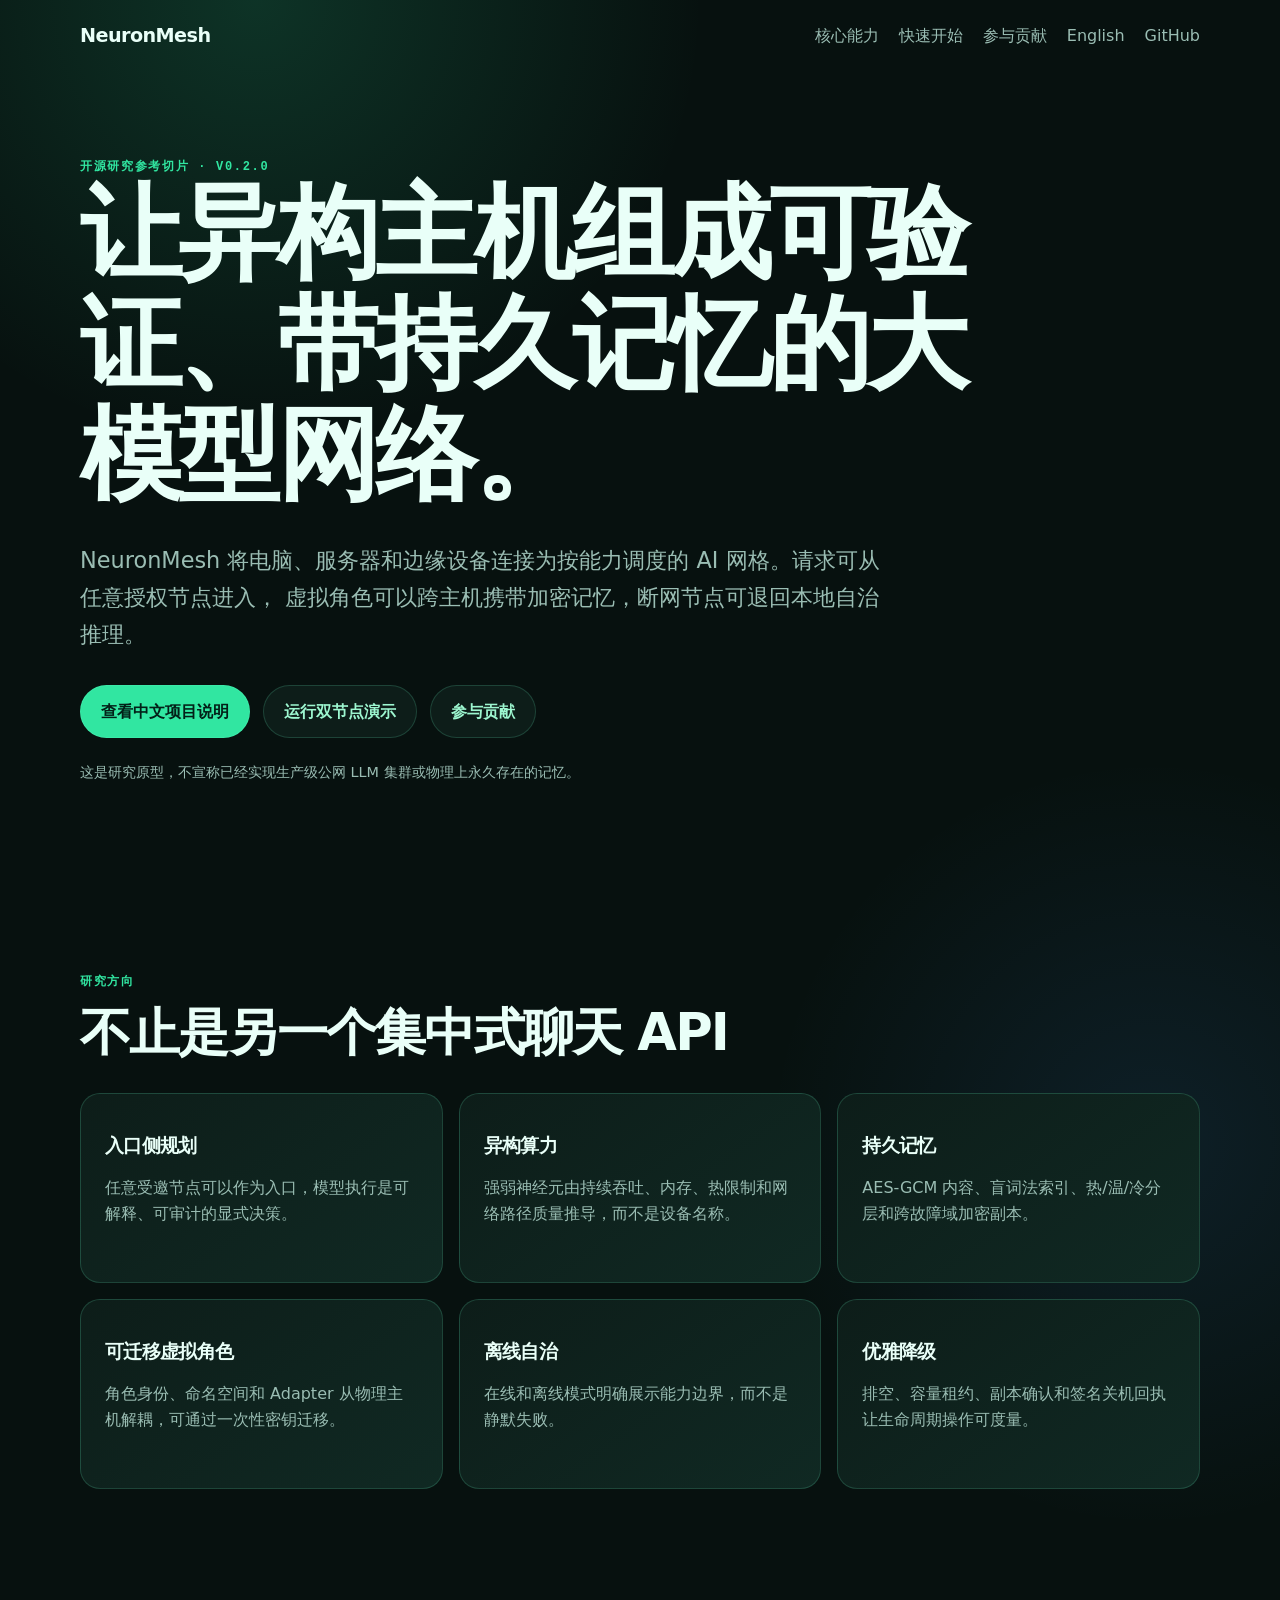
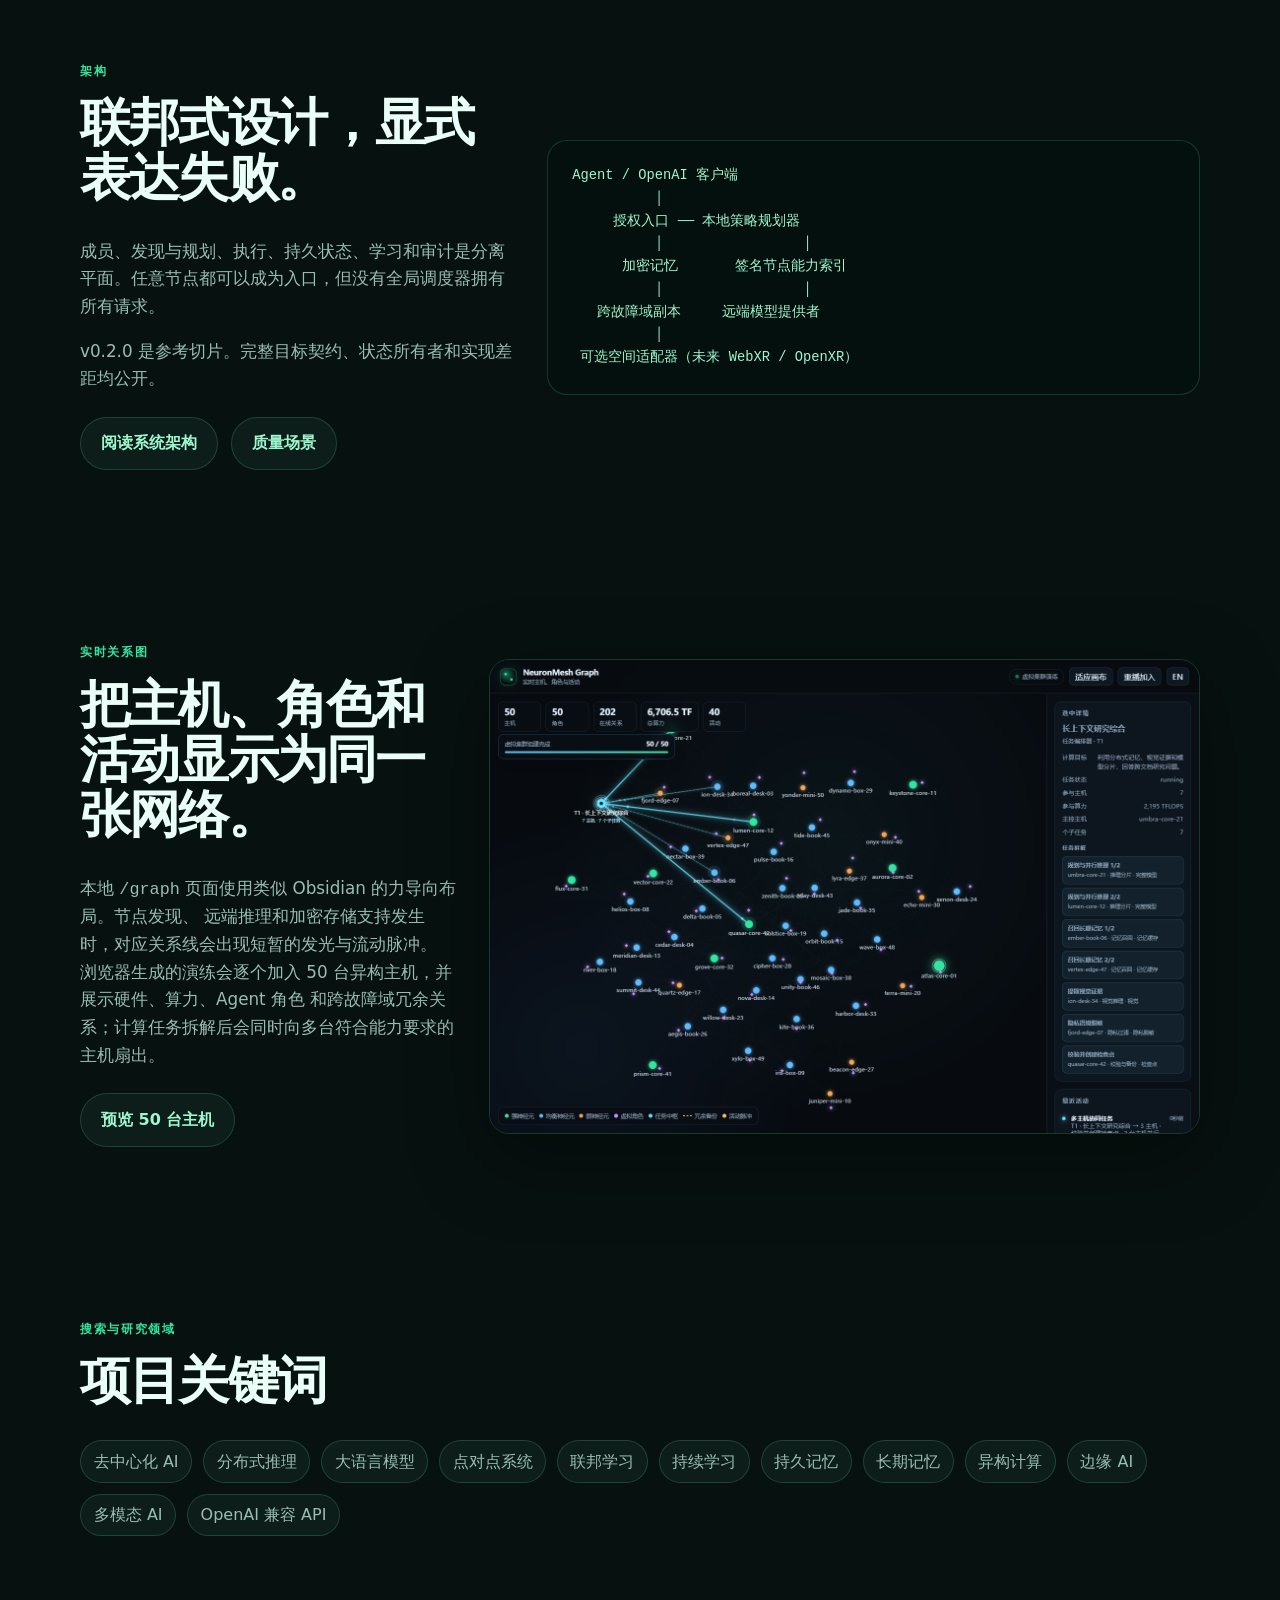
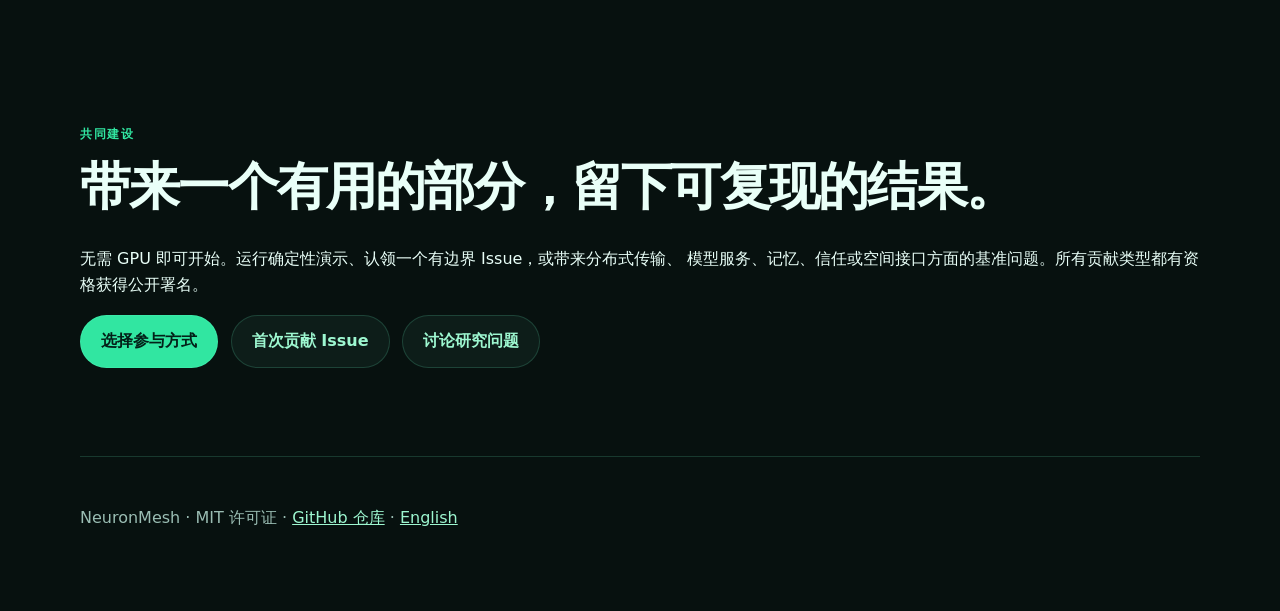
==== docs/zh-CN/index.html @ eab915d9 "Add task-driven multi-host compute fanout" ====
<!doctype html>
<html lang="zh-CN">
<head>
  <meta charset="utf-8">
  <meta name="viewport" content="width=device-width, initial-scale=1">
  <title>NeuronMesh — 面向持久记忆的去中心化大模型网络</title>
  <meta name="description" content="NeuronMesh 是开源研究网络，探索去中心化大模型推理、异构边缘计算、加密持久记忆、持续学习和 OpenAI 兼容 Agent。">
  <meta name="keywords" content="去中心化 AI, 分布式大模型推理, 点对点 AI, 持久记忆, 长期记忆, 联邦学习, 持续学习, 异构计算, 边缘 AI, OpenAI 兼容 API">
  <meta name="robots" content="index, follow">
  <link rel="canonical" href="https://yanxee.github.io/neuron-mesh/zh-CN/">
  <link rel="alternate" hreflang="en" href="https://yanxee.github.io/neuron-mesh/">
  <link rel="alternate" hreflang="zh-CN" href="https://yanxee.github.io/neuron-mesh/zh-CN/">
  <link rel="alternate" hreflang="x-default" href="https://yanxee.github.io/neuron-mesh/">
  <meta property="og:type" content="website">
  <meta property="og:title" content="NeuronMesh — 去中心化大模型网络">
  <meta property="og:description" content="跨异构主机的协作推理、加密持久记忆与持续学习。">
  <meta property="og:url" content="https://yanxee.github.io/neuron-mesh/zh-CN/">
  <meta property="og:site_name" content="NeuronMesh">
  <link rel="stylesheet" href="../styles.css">
  <script type="application/ld+json">
  {
    "@context": "https://schema.org",
    "@type": "SoftwareSourceCode",
    "name": "NeuronMesh",
    "alternateName": "神经元式去中心化大模型网络",
    "description": "研究去中心化大模型推理、异构算力路由和加密持久记忆的开源项目。",
    "codeRepository": "https://github.com/yanxee/neuron-mesh",
    "url": "https://yanxee.github.io/neuron-mesh/zh-CN/",
    "license": "https://opensource.org/licenses/MIT",
    "programmingLanguage": ["Python", "JavaScript"],
    "author": {
      "@type": "Person",
      "name": "yanxee",
      "url": "https://github.com/yanxee"
    }
  }
  </script>
</head>
<body>
  <header>
    <nav aria-label="主导航">
      <a class="brand" href="/neuron-mesh/zh-CN/">NeuronMesh</a>
      <div class="nav-links">
        <a href="#capabilities">核心能力</a>
        <a href="https://github.com/yanxee/neuron-mesh/blob/main/README.zh-CN.md#快速开始">快速开始</a>
        <a href="join.html">参与贡献</a>
        <a class="language-link" href="/neuron-mesh/">English</a>
        <a href="https://github.com/yanxee/neuron-mesh">GitHub</a>
      </div>
    </nav>
  </header>

  <main>
    <section class="hero">
      <span class="eyebrow">开源研究参考切片 · v0.2.0</span>
      <h1>让异构主机组成可验证、带持久记忆的大模型网络。</h1>
      <p class="lead">
        NeuronMesh 将电脑、服务器和边缘设备连接为按能力调度的 AI 网格。请求可从任意授权节点进入，
        虚拟角色可以跨主机携带加密记忆，断网节点可退回本地自治推理。
      </p>
      <div class="actions">
        <a class="primary" href="https://github.com/yanxee/neuron-mesh/blob/main/README.zh-CN.md">查看中文项目说明</a>
        <a class="secondary" href="https://github.com/yanxee/neuron-mesh/blob/main/docs/DEMO.zh-CN.md">运行双节点演示</a>
        <a class="secondary" href="join.html">参与贡献</a>
      </div>
      <p class="scope">
        这是研究原型，不宣称已经实现生产级公网 LLM 集群或物理上永久存在的记忆。
      </p>
    </section>

    <section id="capabilities" aria-labelledby="capabilities-title">
      <p class="eyebrow">研究方向</p>
      <h2 id="capabilities-title">不止是另一个集中式聊天 API</h2>
      <div class="grid">
        <article>
          <h3>入口侧规划</h3>
          <p>任意受邀节点可以作为入口，模型执行是可解释、可审计的显式决策。</p>
        </article>
        <article>
          <h3>异构算力</h3>
          <p>强弱神经元由持续吞吐、内存、热限制和网络路径质量推导，而不是设备名称。</p>
        </article>
        <article>
          <h3>持久记忆</h3>
          <p>AES-GCM 内容、盲词法索引、热/温/冷分层和跨故障域加密副本。</p>
        </article>
        <article>
          <h3>可迁移虚拟角色</h3>
          <p>角色身份、命名空间和 Adapter 从物理主机解耦，可通过一次性密钥迁移。</p>
        </article>
        <article>
          <h3>离线自治</h3>
          <p>在线和离线模式明确展示能力边界，而不是静默失败。</p>
        </article>
        <article>
          <h3>优雅降级</h3>
          <p>排空、容量租约、副本确认和签名关机回执让生命周期操作可度量。</p>
        </article>
      </div>
    </section>

    <section class="architecture">
      <div>
        <p class="eyebrow">架构</p>
        <h2>联邦式设计，显式表达失败。</h2>
        <p class="section-note">
          成员、发现与规划、执行、持久状态、学习和审计是分离平面。任意节点都可以成为入口，但没有全局调度器拥有所有请求。
        </p>
        <p class="section-note">
          v0.2.0 是参考切片。完整目标契约、状态所有者和实现差距均公开。
        </p>
        <div class="actions compact-actions">
          <a class="secondary" href="https://github.com/yanxee/neuron-mesh/blob/main/ARCHITECTURE.zh-CN.md">阅读系统架构</a>
          <a class="secondary" href="https://github.com/yanxee/neuron-mesh/blob/main/docs/architecture/QUALITY_SCENARIOS.zh-CN.md">质量场景</a>
        </div>
      </div>
      <pre aria-label="当前参考架构"><code>Agent / OpenAI 客户端
          │
     授权入口 ── 本地策略规划器
          │                 │
      加密记忆       签名节点能力索引
          │                 │
   跨故障域副本     远端模型提供者
          │
 可选空间适配器（未来 WebXR / OpenXR）</code></pre>
    </section>

    <section class="graph-showcase">
      <div>
        <p class="eyebrow">实时关系图</p>
        <h2>把主机、角色和活动显示为同一张网络。</h2>
        <p class="section-note">
          本地 <code>/graph</code> 页面使用类似 Obsidian 的力导向布局。节点发现、
          远端推理和加密存储支持发生时，对应关系线会出现短暂的发光与流动脉冲。
          浏览器生成的演练会逐个加入 50 台异构主机，并展示硬件、算力、Agent 角色
          和跨故障域冗余关系；计算任务拆解后会同时向多台符合能力要求的主机扇出。
        </p>
        <div class="actions compact-actions">
          <a class="secondary" href="https://github.com/yanxee/neuron-mesh/blob/main/docs/DEMO.zh-CN.md#6-预览-50-台主机的虚拟集群">预览 50 台主机</a>
        </div>
      </div>
      <img class="graph-preview" src="../assets/fleet50-dashboard.png" alt="NeuronMesh 关系图，显示 50 台虚拟主机、Agent 角色、硬件资源与多主机任务扇出关系">
    </section>

    <section class="research">
      <p class="eyebrow">搜索与研究领域</p>
      <h2>项目关键词</h2>
      <ul class="tags">
        <li>去中心化 AI</li>
        <li>分布式推理</li>
        <li>大语言模型</li>
        <li>点对点系统</li>
        <li>联邦学习</li>
        <li>持续学习</li>
        <li>持久记忆</li>
        <li>长期记忆</li>
        <li>异构计算</li>
        <li>边缘 AI</li>
        <li>多模态 AI</li>
        <li>OpenAI 兼容 API</li>
      </ul>
    </section>

    <section class="contribute">
      <p class="eyebrow">共同建设</p>
      <h2>带来一个有用的部分，留下可复现的结果。</h2>
      <p>
        无需 GPU 即可开始。运行确定性演示、认领一个有边界 Issue，或带来分布式传输、
        模型服务、记忆、信任或空间接口方面的基准问题。所有贡献类型都有资格获得公开署名。
      </p>
      <div class="actions">
        <a class="primary" href="join.html">选择参与方式</a>
        <a class="secondary" href="https://github.com/yanxee/neuron-mesh/issues?q=is%3Aissue+is%3Aopen+label%3A%22good+first+issue%22">首次贡献 Issue</a>
        <a class="secondary" href="https://github.com/yanxee/neuron-mesh/discussions">讨论研究问题</a>
      </div>
    </section>
  </main>

  <footer>
    <p>NeuronMesh · MIT 许可证 · <a href="https://github.com/yanxee/neuron-mesh">GitHub 仓库</a> · <a href="/neuron-mesh/">English</a></p>
  </footer>
</body>
</html>
---- docs/styles.css ----
:root {
  color-scheme: dark;
  --bg: #07110f;
  --panel: #0d1d19;
  --panel-2: #102923;
  --text: #e9fff8;
  --muted: #9abdb3;
  --accent: #31e6a1;
  --accent-2: #9df7d0;
  --border: rgba(107, 255, 200, 0.17);
  font-family: Inter, ui-sans-serif, system-ui, -apple-system, BlinkMacSystemFont, "Segoe UI", sans-serif;
}

* { box-sizing: border-box; }

html { scroll-behavior: smooth; }

body {
  margin: 0;
  background:
    radial-gradient(circle at 20% 0%, rgba(49, 230, 161, 0.16), transparent 28rem),
    radial-gradient(circle at 90% 30%, rgba(75, 158, 255, 0.1), transparent 24rem),
    var(--bg);
  color: var(--text);
  line-height: 1.65;
}

a { color: var(--accent-2); }

header,
main,
footer {
  width: min(1120px, calc(100% - 2rem));
  margin: 0 auto;
}

nav {
  min-height: 72px;
  display: flex;
  align-items: center;
  justify-content: space-between;
  gap: 1rem;
}

.brand {
  color: var(--text);
  font-weight: 800;
  font-size: 1.2rem;
  letter-spacing: -0.03em;
  text-decoration: none;
}

.nav-links {
  display: flex;
  gap: 1.25rem;
}

.nav-links a {
  color: var(--muted);
  text-decoration: none;
}

section { padding: 5.5rem 0; }

.hero { padding-top: 5rem; }

.eyebrow {
  margin: 0 0 1rem;
  color: var(--accent);
  font: 700 0.75rem/1.2 ui-monospace, SFMono-Regular, Consolas, monospace;
  letter-spacing: 0.14em;
  text-transform: uppercase;
}

h1, h2, h3 { letter-spacing: -0.035em; line-height: 1.08; }

h1 {
  max-width: 900px;
  margin: 0;
  font-size: clamp(3rem, 8vw, 6.7rem);
}

h2 {
  margin: 0 0 2rem;
  font-size: clamp(2rem, 4vw, 3.4rem);
}

h3 { font-size: 1.16rem; }

.lead {
  max-width: 800px;
  margin: 2rem 0;
  color: var(--muted);
  font-size: clamp(1.1rem, 2vw, 1.4rem);
}

.actions { display: flex; flex-wrap: wrap; gap: 0.8rem; }

.actions a {
  border: 1px solid var(--border);
  border-radius: 999px;
  padding: 0.78rem 1.25rem;
  font-weight: 700;
  text-decoration: none;
}

.actions .primary {
  background: var(--accent);
  color: #032018;
}

.actions .secondary { background: var(--panel); }

.scope {
  margin-top: 1.4rem;
  color: var(--muted);
  font-size: 0.9rem;
}

.section-note {
  max-width: 56rem;
  color: var(--muted);
  font-size: 1.05rem;
}

.compact-actions {
  margin-top: 1.5rem;
}

.grid {
  display: grid;
  grid-template-columns: repeat(3, minmax(0, 1fr));
  gap: 1rem;
}

.route-grid {
  display: grid;
  grid-template-columns: repeat(2, minmax(0, 1fr));
  gap: 1rem;
}

article {
  min-height: 190px;
  padding: 1.5rem;
  background: linear-gradient(145deg, var(--panel), var(--panel-2));
  border: 1px solid var(--border);
  border-radius: 1.25rem;
}

article p { color: var(--muted); }

.route-card a {
  font-weight: 700;
  text-underline-offset: 0.2em;
}

.route-time {
  display: inline-block;
  margin-bottom: 1.2rem;
  color: var(--accent);
  font: 700 0.72rem/1.2 ui-monospace, SFMono-Regular, Consolas, monospace;
  letter-spacing: 0.1em;
  text-transform: uppercase;
}

.architecture {
  display: grid;
  grid-template-columns: 0.8fr 1.2fr;
  align-items: center;
  gap: 2rem;
}

.graph-showcase {
  display: grid;
  grid-template-columns: 0.9fr 1.7fr;
  align-items: center;
  gap: 2rem;
}

.graph-preview {
  display: block;
  width: 100%;
  height: auto;
  border: 1px solid var(--border);
  border-radius: 1.25rem;
  box-shadow: 0 24px 80px rgba(0, 0, 0, 0.35);
}

.steps {
  margin: 0;
  padding: 1.5rem 1.5rem 1.5rem 3rem;
  background: #04100d;
  border: 1px solid var(--border);
  border-radius: 1.25rem;
  color: var(--muted);
}

.steps li { padding: 0.35rem 0 0.35rem 0.75rem; }

.steps strong { color: var(--text); }

pre {
  overflow-x: auto;
  margin: 0;
  padding: 1.5rem;
  background: #04100d;
  border: 1px solid var(--border);
  border-radius: 1.25rem;
  color: var(--accent-2);
  font-size: 0.86rem;
}

.tags {
  display: flex;
  flex-wrap: wrap;
  gap: 0.65rem;
  padding: 0;
  list-style: none;
}

.tags li {
  border: 1px solid var(--border);
  border-radius: 999px;
  padding: 0.45rem 0.8rem;
  background: var(--panel);
  color: var(--muted);
}

footer {
  padding: 2rem 0 4rem;
  border-top: 1px solid var(--border);
  color: var(--muted);
}

@media (max-width: 800px) {
  .grid,
  .route-grid,
  .architecture,
  .graph-showcase { grid-template-columns: 1fr; }
  .nav-links a:not(:last-child):not(.language-link) { display: none; }
  section { padding: 4rem 0; }
}
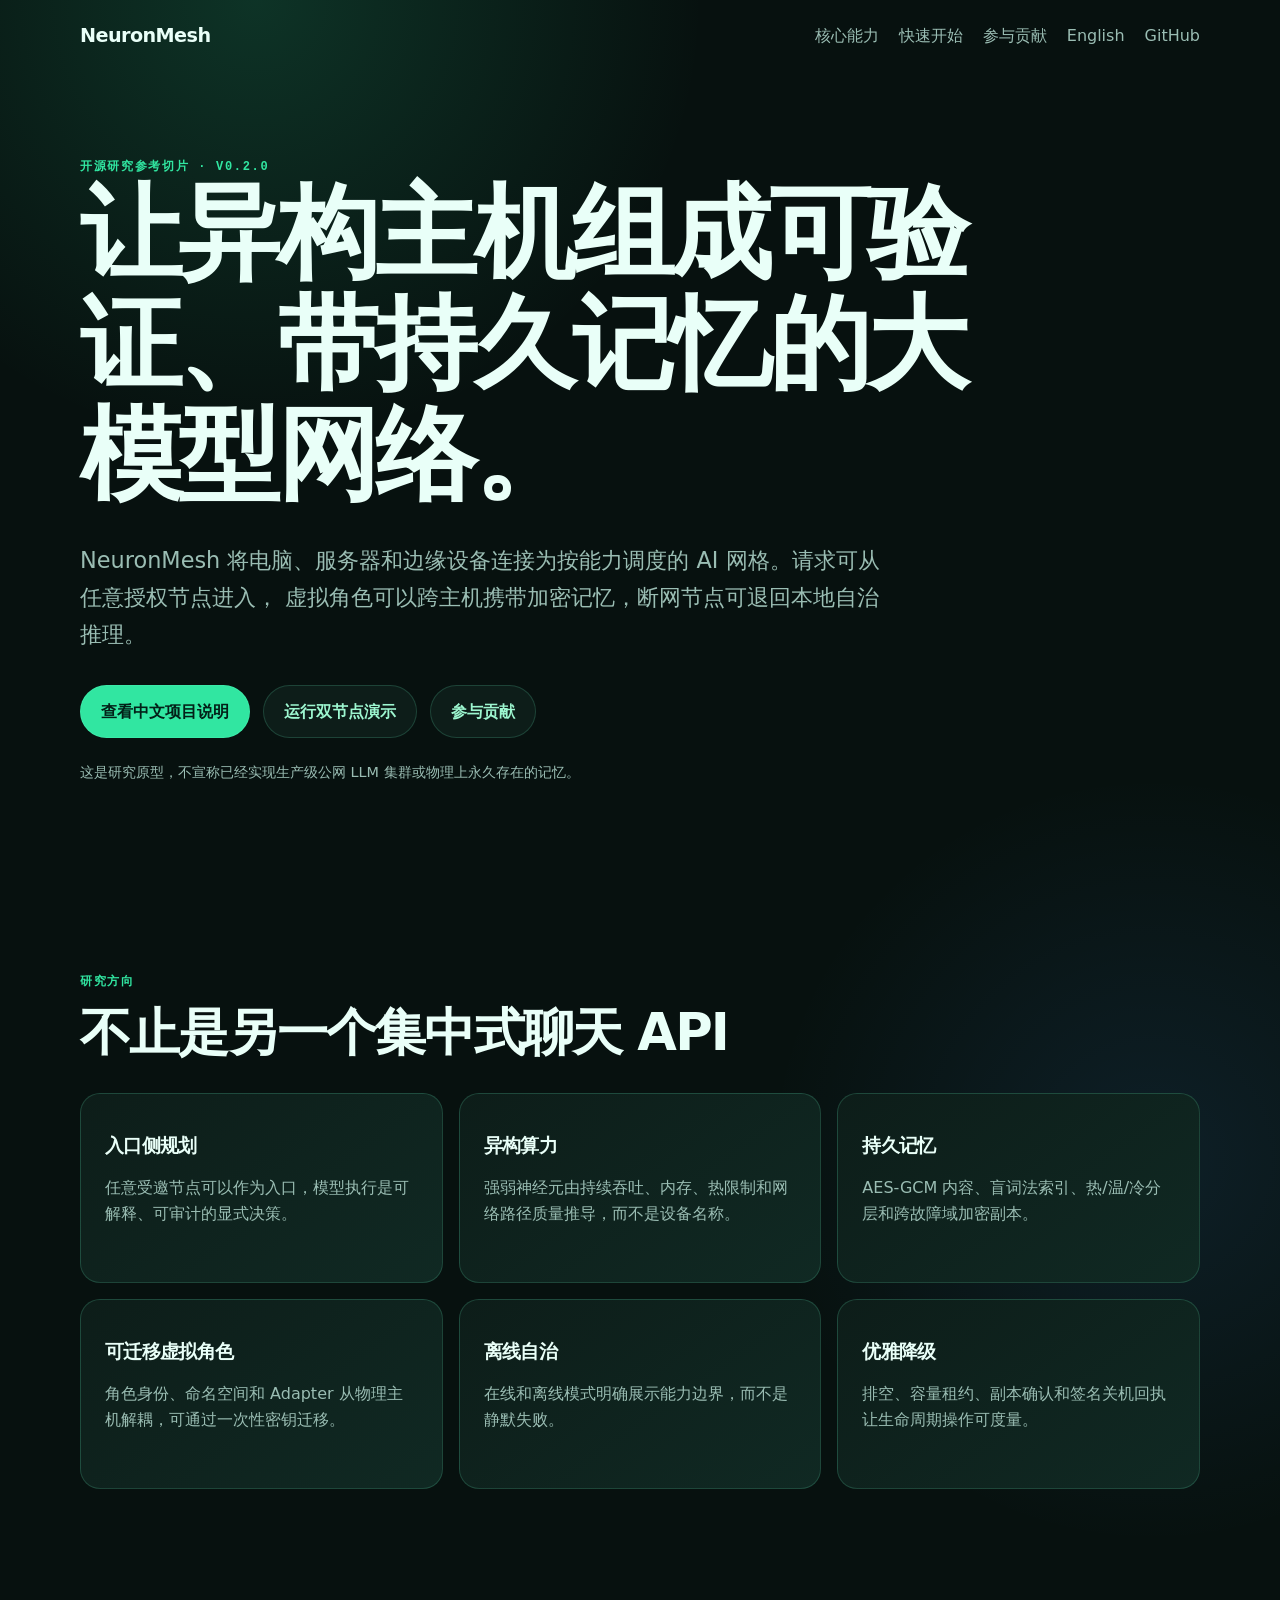
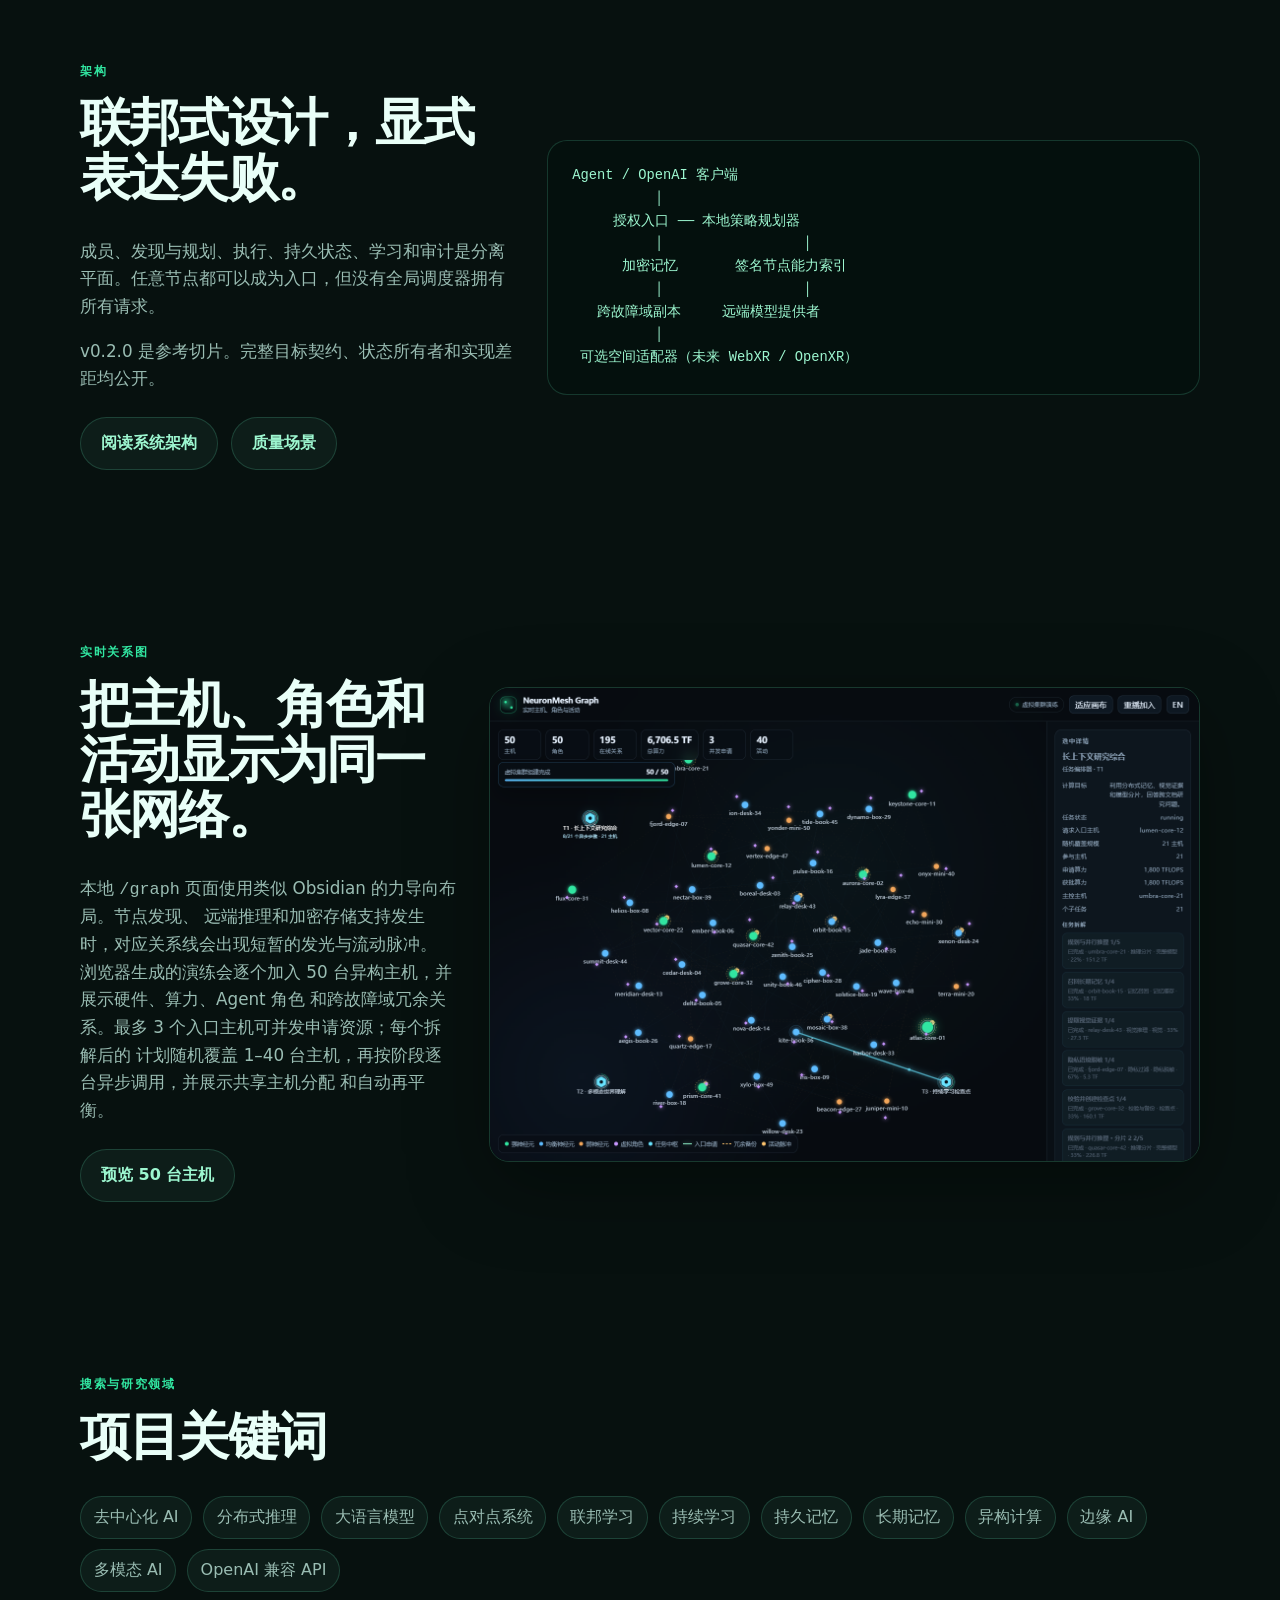
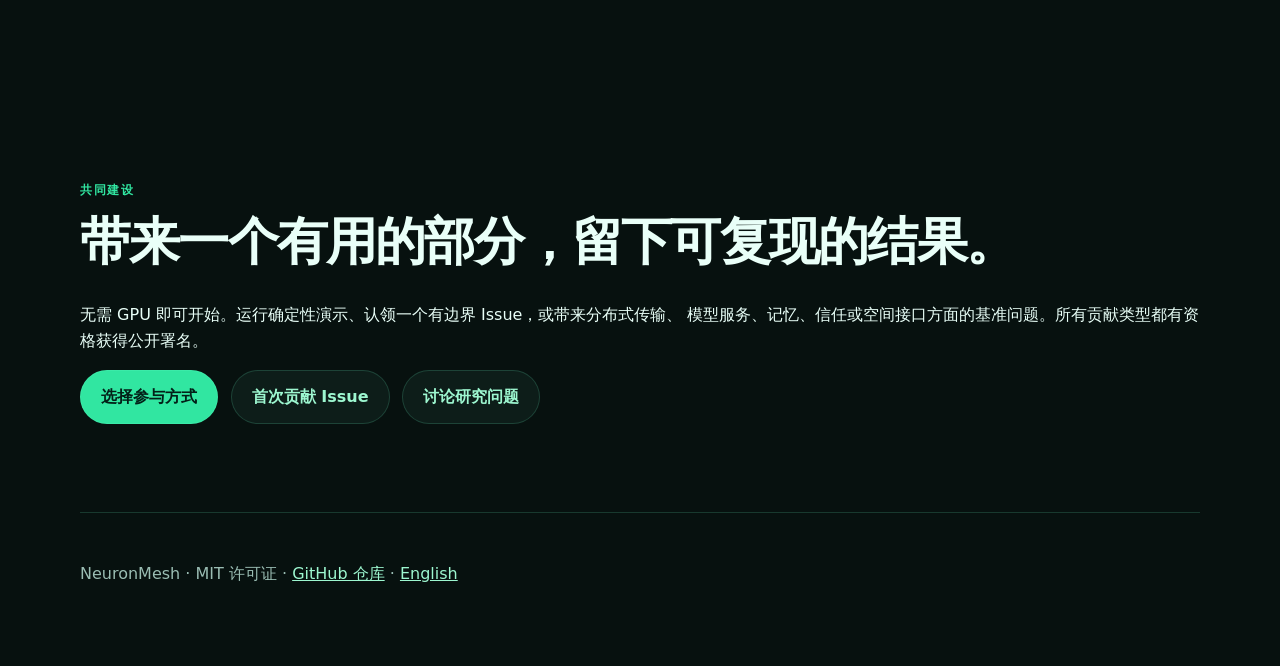
==== commit 751c3757: "Add asynchronous random 1-40 host coverage" ====
--- a/docs/zh-CN/index.html
+++ b/docs/zh-CN/index.html
@@ -133,13 +133,15 @@
           本地 <code>/graph</code> 页面使用类似 Obsidian 的力导向布局。节点发现、
           远端推理和加密存储支持发生时，对应关系线会出现短暂的发光与流动脉冲。
           浏览器生成的演练会逐个加入 50 台异构主机，并展示硬件、算力、Agent 角色
-          和跨故障域冗余关系；计算任务拆解后会同时向多台符合能力要求的主机扇出。
+          和跨故障域冗余关系。最多 3 个入口主机可并发申请资源；每个拆解后的
+          计划随机覆盖 1–40 台主机，再按阶段逐台异步调用，并展示共享主机分配
+          和自动再平衡。
         </p>
         <div class="actions compact-actions">
           <a class="secondary" href="https://github.com/yanxee/neuron-mesh/blob/main/docs/DEMO.zh-CN.md#6-预览-50-台主机的虚拟集群">预览 50 台主机</a>
         </div>
       </div>
-      <img class="graph-preview" src="../assets/fleet50-dashboard.png" alt="NeuronMesh 关系图，显示 50 台虚拟主机、Agent 角色、硬件资源与多主机任务扇出关系">
+      <img class="graph-preview" src="../assets/fleet50-dashboard.png" alt="NeuronMesh 关系图，显示多入口并发申请、共享主机资源分配和异步任务调度">
     </section>
 
     <section class="research">
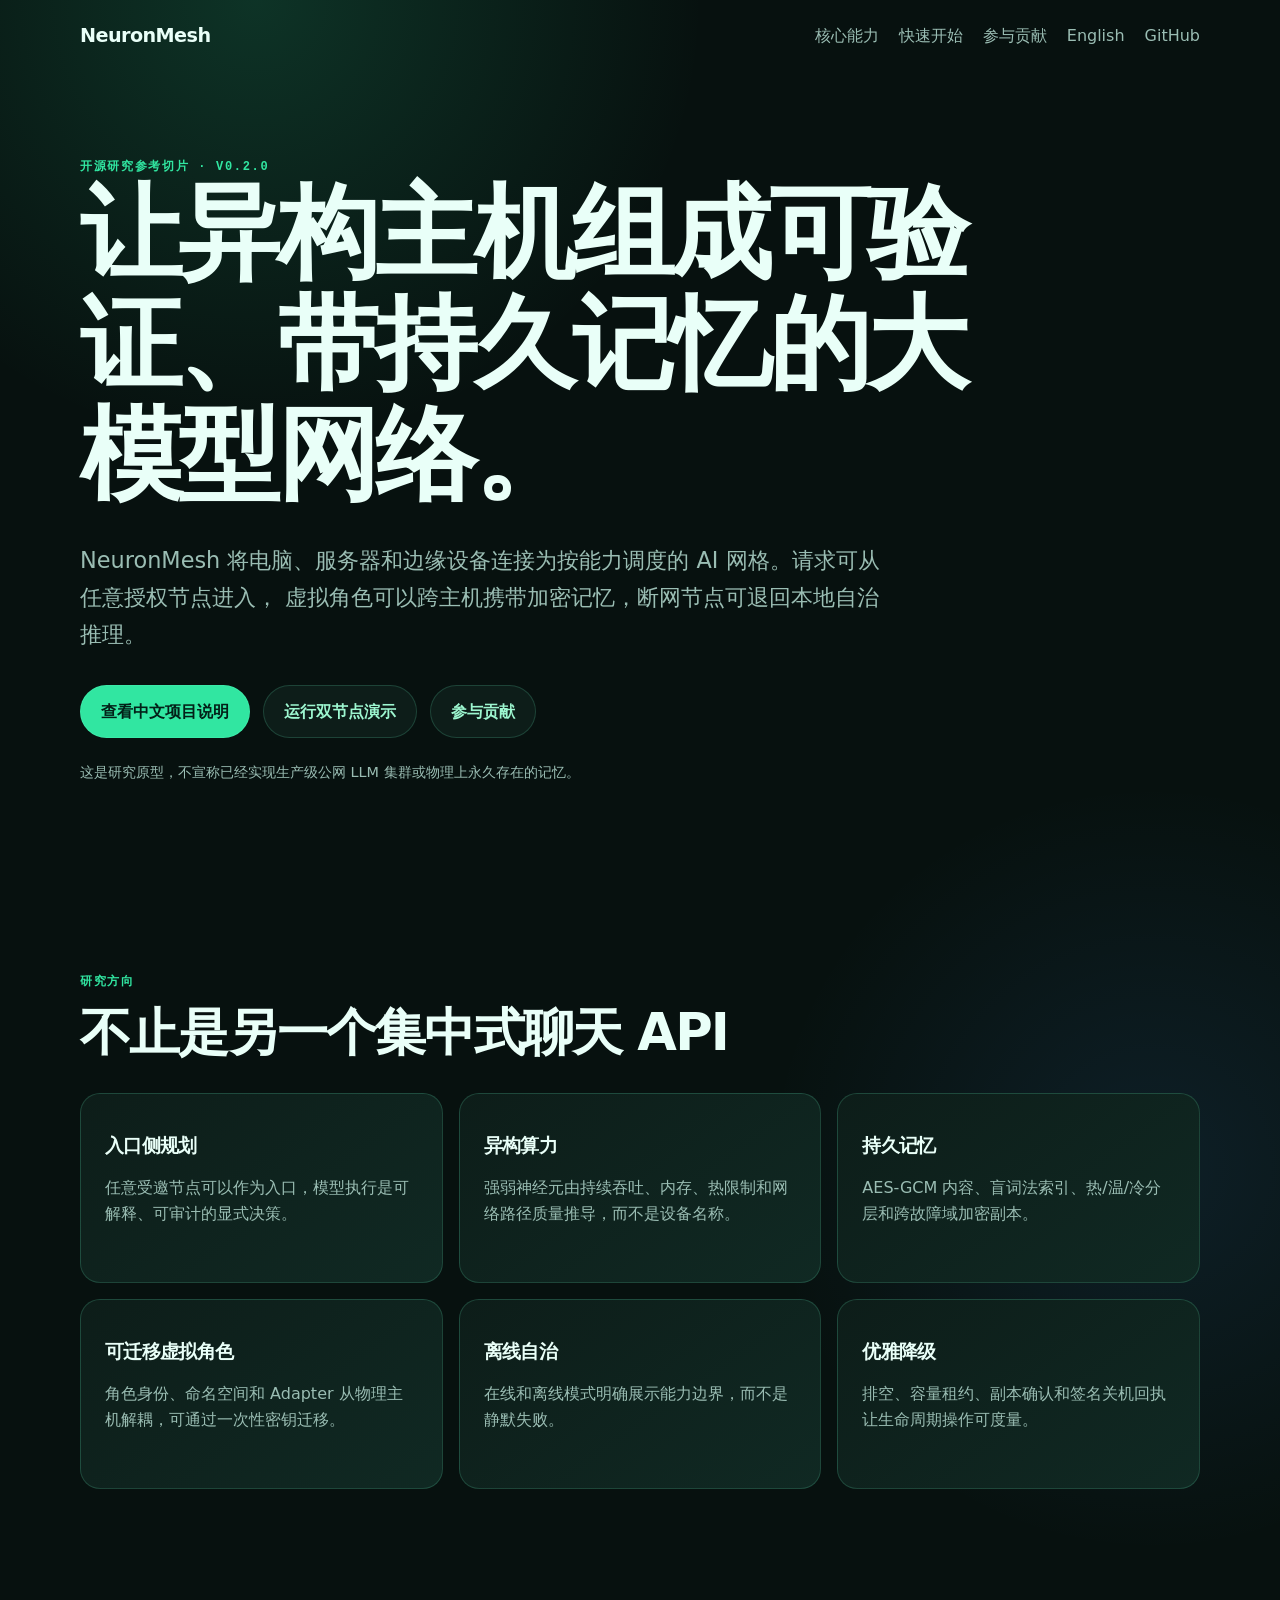
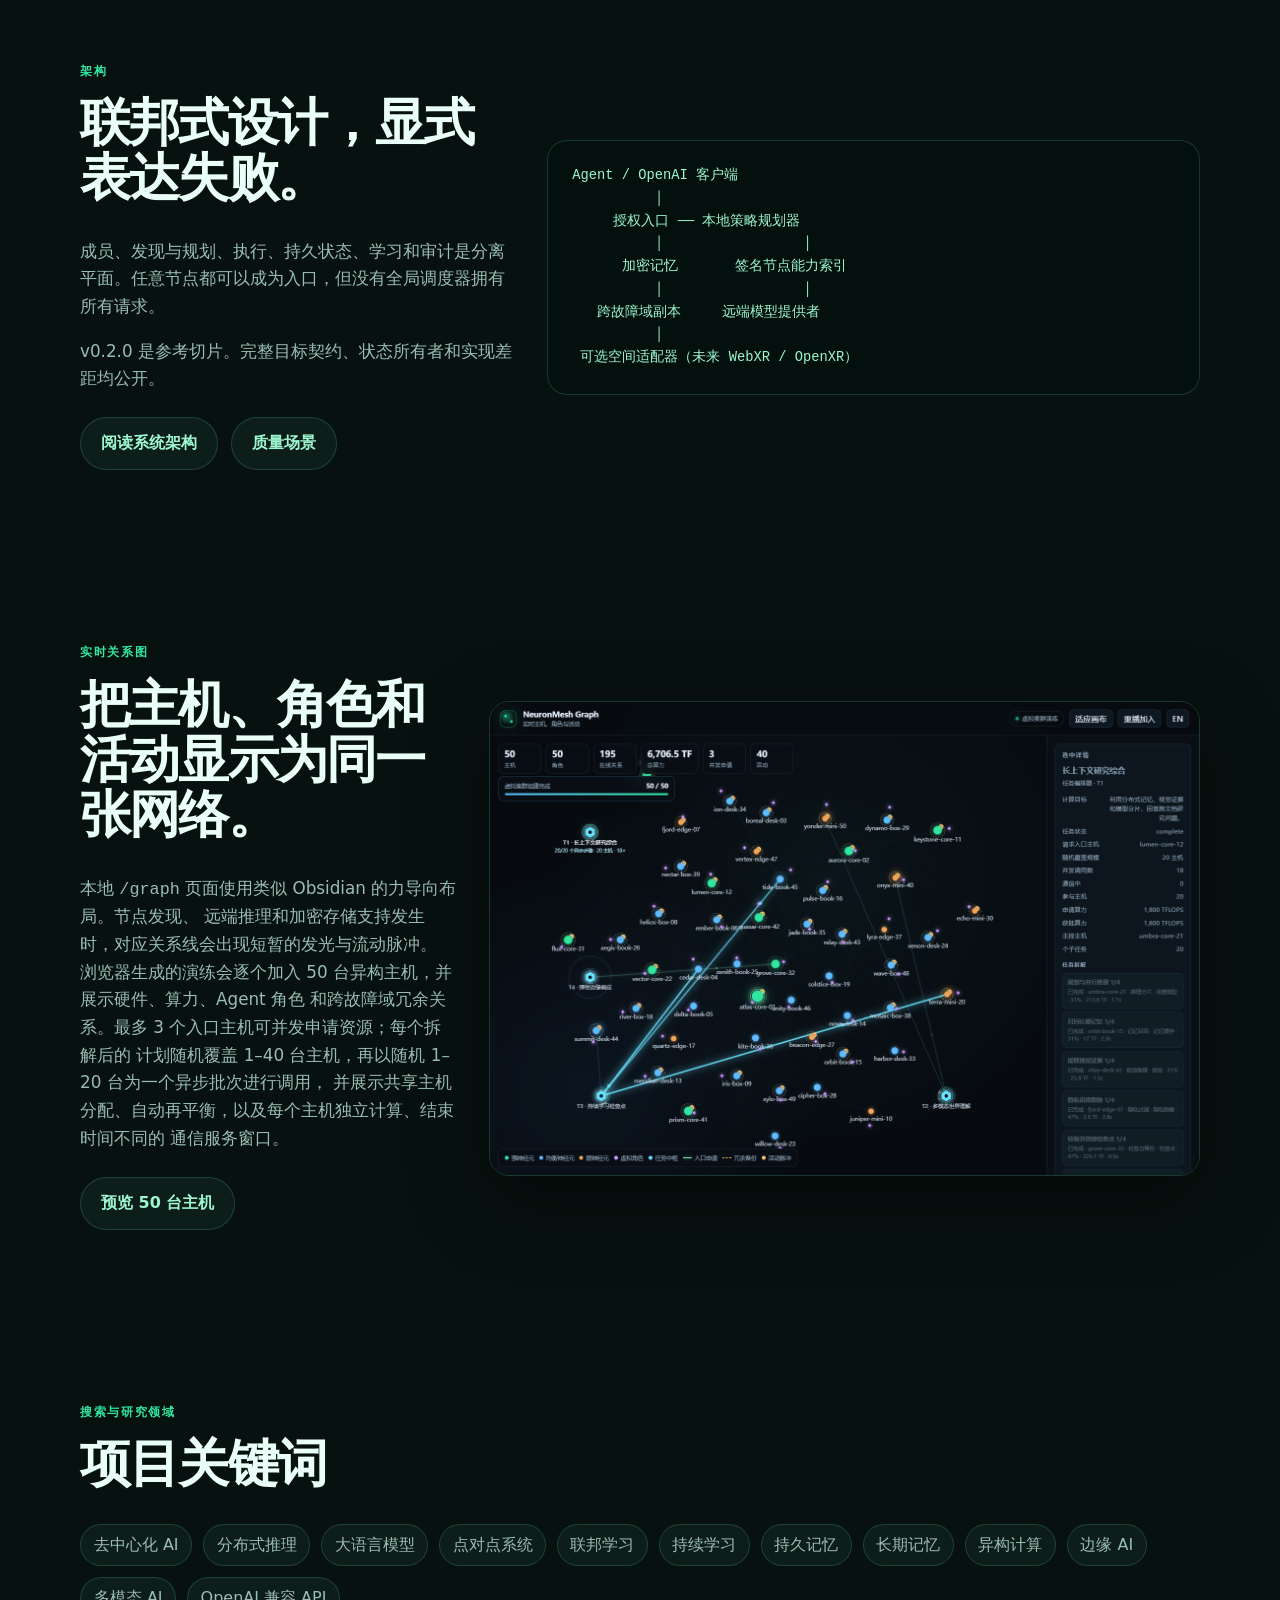
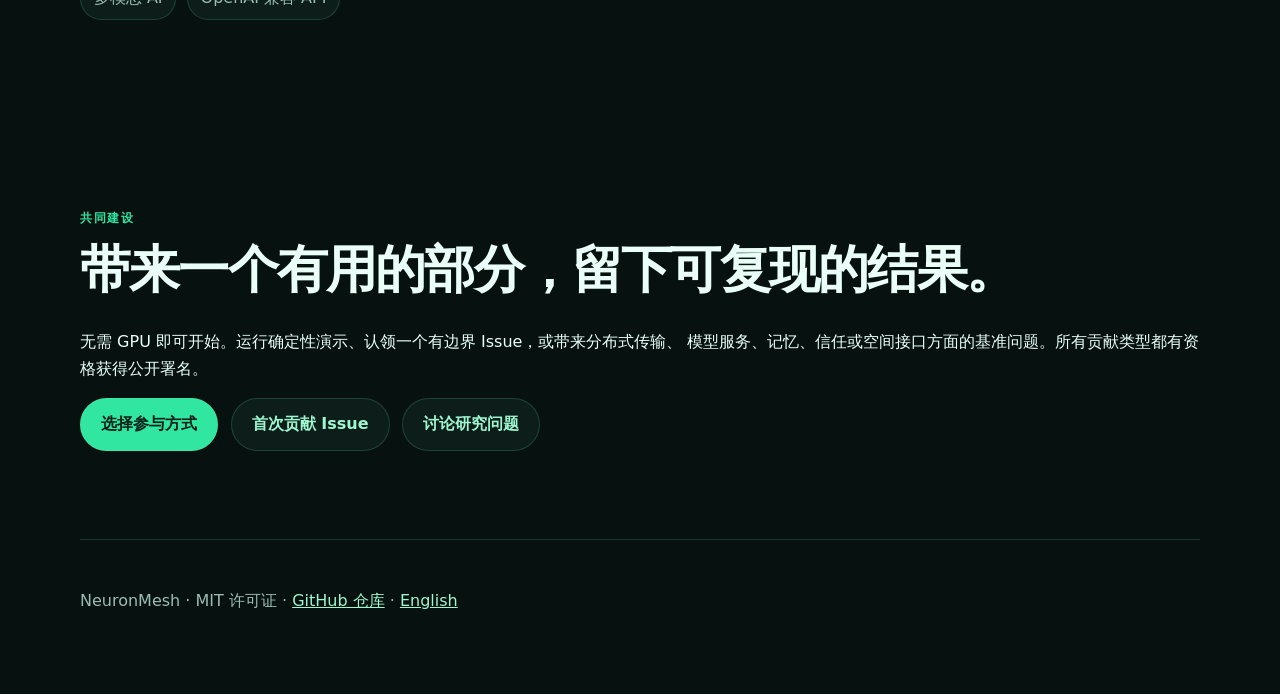
==== commit c14b4804: "Vary concurrent host service durations" ====
--- a/docs/zh-CN/index.html
+++ b/docs/zh-CN/index.html
@@ -134,14 +134,15 @@
           远端推理和加密存储支持发生时，对应关系线会出现短暂的发光与流动脉冲。
           浏览器生成的演练会逐个加入 50 台异构主机，并展示硬件、算力、Agent 角色
           和跨故障域冗余关系。最多 3 个入口主机可并发申请资源；每个拆解后的
-          计划随机覆盖 1–40 台主机，再按阶段逐台异步调用，并展示共享主机分配
-          和自动再平衡。
+          计划随机覆盖 1–40 台主机，再以随机 1–20 台为一个异步批次进行调用，
+          并展示共享主机分配、自动再平衡，以及每个主机独立计算、结束时间不同的
+          通信服务窗口。
         </p>
         <div class="actions compact-actions">
           <a class="secondary" href="https://github.com/yanxee/neuron-mesh/blob/main/docs/DEMO.zh-CN.md#6-预览-50-台主机的虚拟集群">预览 50 台主机</a>
         </div>
       </div>
-      <img class="graph-preview" src="../assets/fleet50-dashboard.png" alt="NeuronMesh 关系图，显示多入口并发申请、共享主机资源分配和异步任务调度">
+      <img class="graph-preview" src="../assets/fleet50-dashboard.png" alt="NeuronMesh 关系图，显示多入口并发申请、1–20 台并发调用和主机独立服务时长">
     </section>
 
     <section class="research">
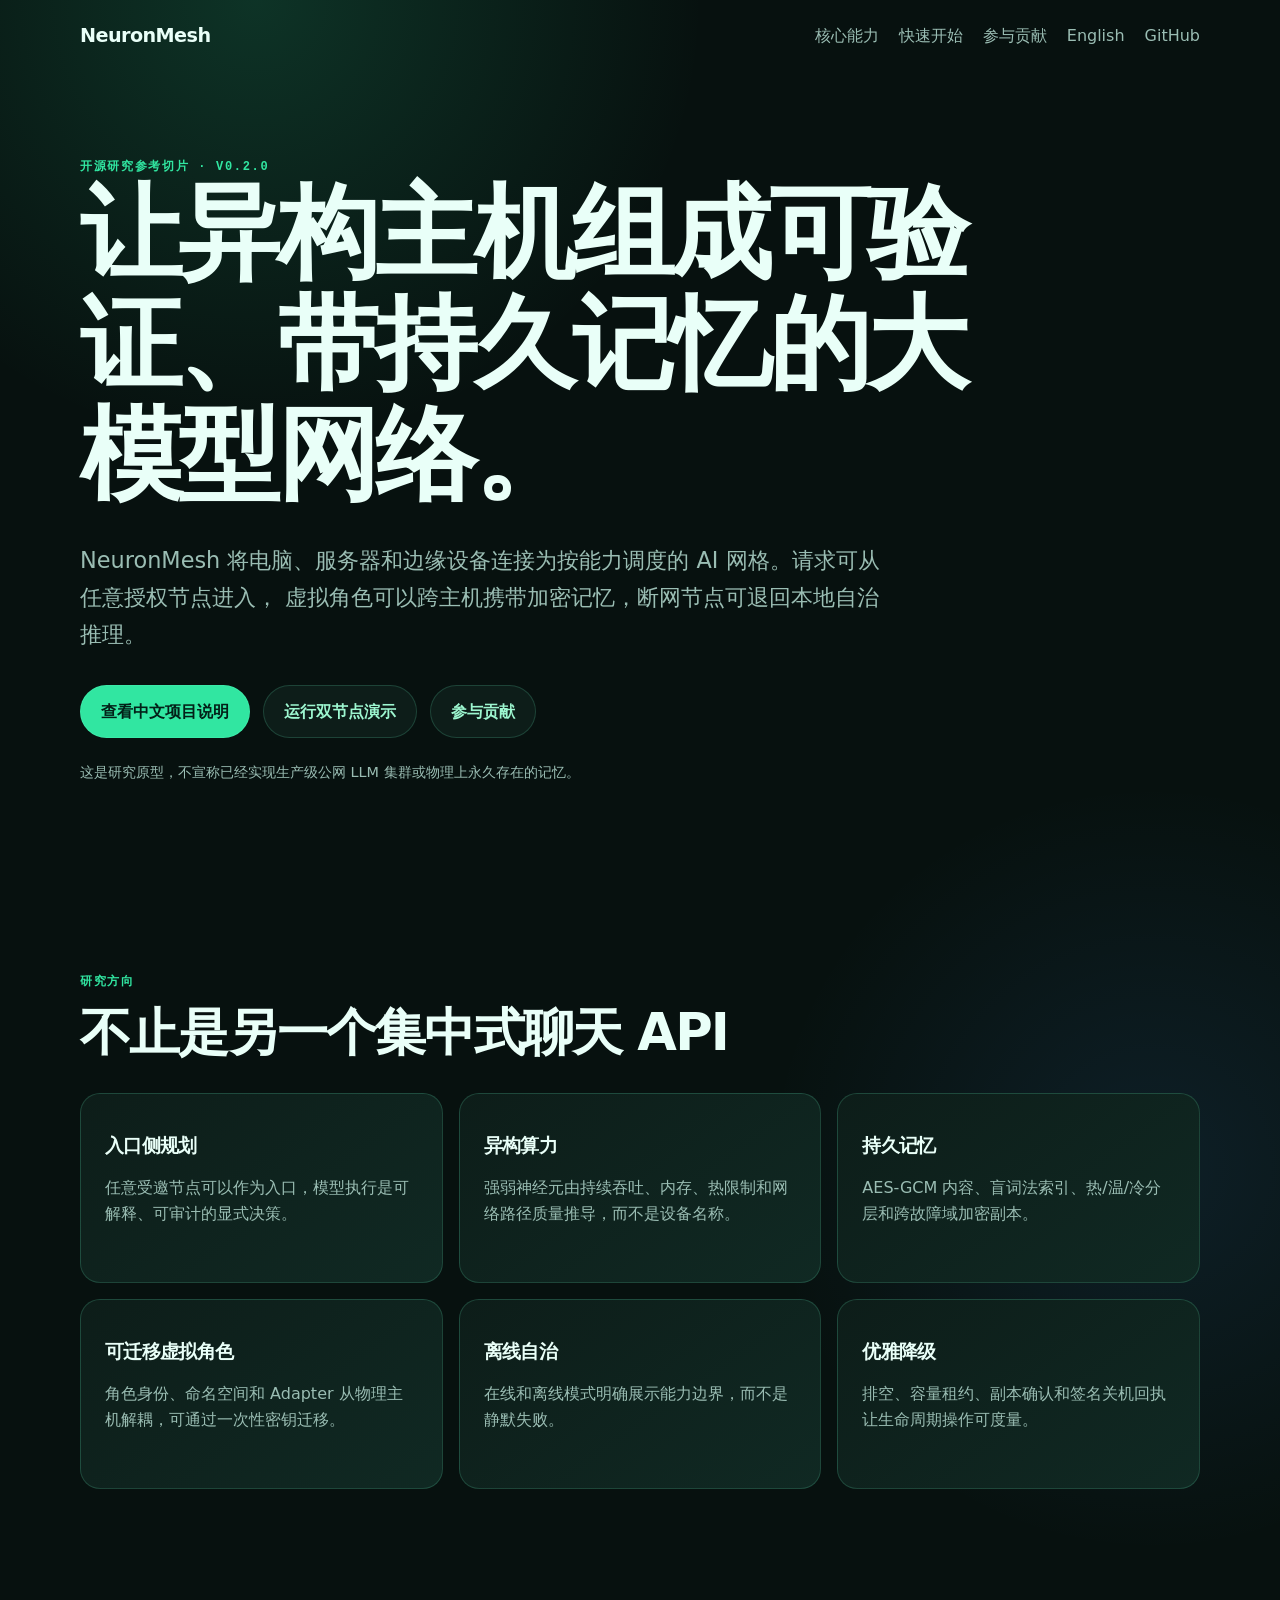
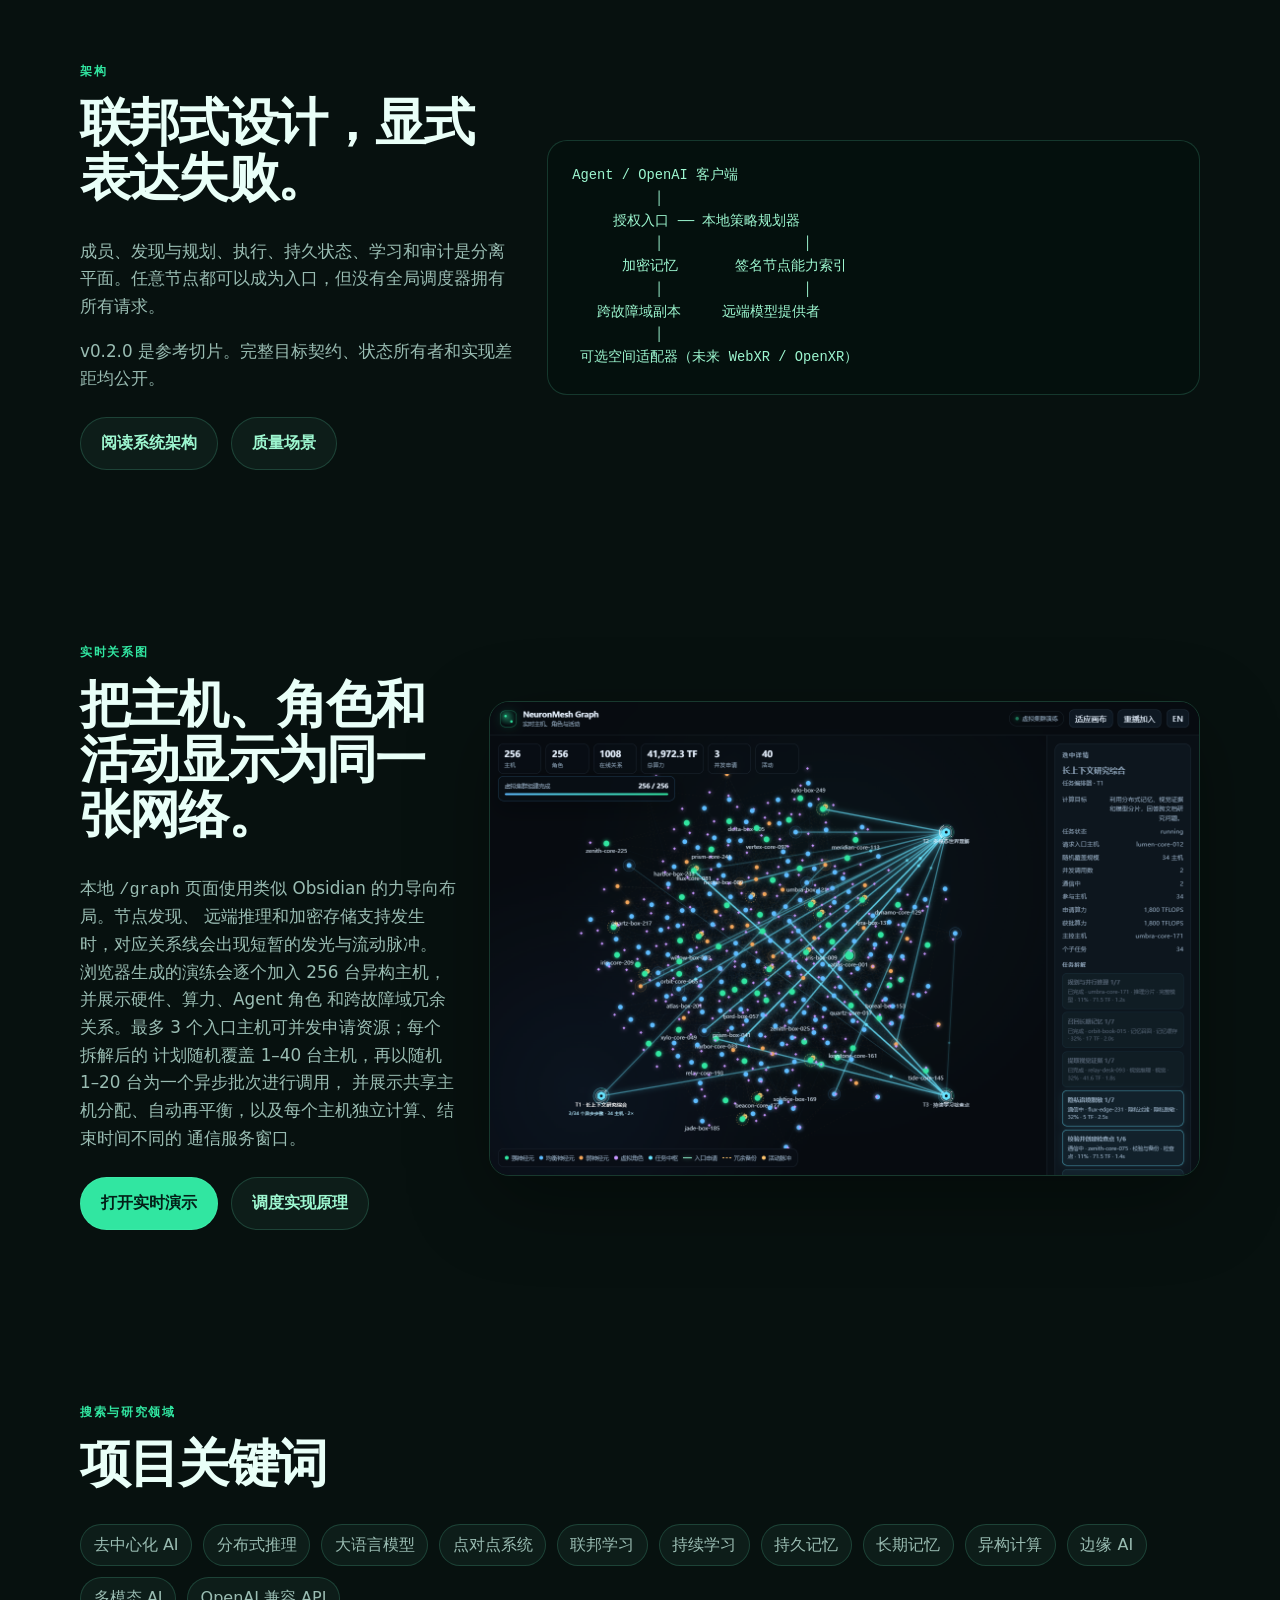
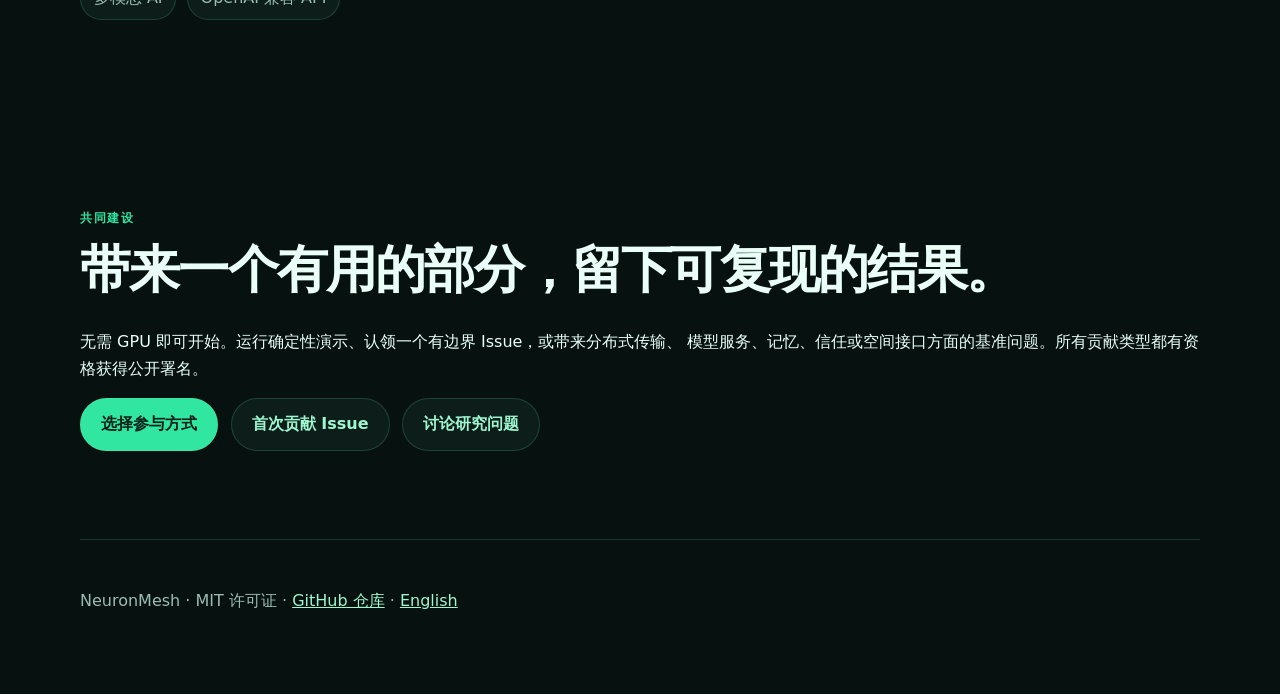
==== commit e6ce0874: "Add 256-node coordination scheduler and public demo" ====
--- a/docs/zh-CN/index.html
+++ b/docs/zh-CN/index.html
@@ -132,17 +132,18 @@
         <p class="section-note">
           本地 <code>/graph</code> 页面使用类似 Obsidian 的力导向布局。节点发现、
           远端推理和加密存储支持发生时，对应关系线会出现短暂的发光与流动脉冲。
-          浏览器生成的演练会逐个加入 50 台异构主机，并展示硬件、算力、Agent 角色
+          浏览器生成的演练会逐个加入 256 台异构主机，并展示硬件、算力、Agent 角色
           和跨故障域冗余关系。最多 3 个入口主机可并发申请资源；每个拆解后的
           计划随机覆盖 1–40 台主机，再以随机 1–20 台为一个异步批次进行调用，
           并展示共享主机分配、自动再平衡，以及每个主机独立计算、结束时间不同的
           通信服务窗口。
         </p>
         <div class="actions compact-actions">
-          <a class="secondary" href="https://github.com/yanxee/neuron-mesh/blob/main/docs/DEMO.zh-CN.md#6-预览-50-台主机的虚拟集群">预览 50 台主机</a>
+          <a class="primary" href="../graph-demo.html?demo=fleet256">打开实时演示</a>
+          <a class="secondary" href="https://github.com/yanxee/neuron-mesh/blob/main/docs/TASK_ORCHESTRATION.zh-CN.md">调度实现原理</a>
         </div>
       </div>
-      <img class="graph-preview" src="../assets/fleet50-dashboard.png" alt="NeuronMesh 关系图，显示多入口并发申请、1–20 台并发调用和主机独立服务时长">
+      <img class="graph-preview" src="../assets/fleet256-dashboard.png" alt="NeuronMesh 256 节点关系图，显示多入口并发申请和主机独立服务时长">
     </section>
 
     <section class="research">
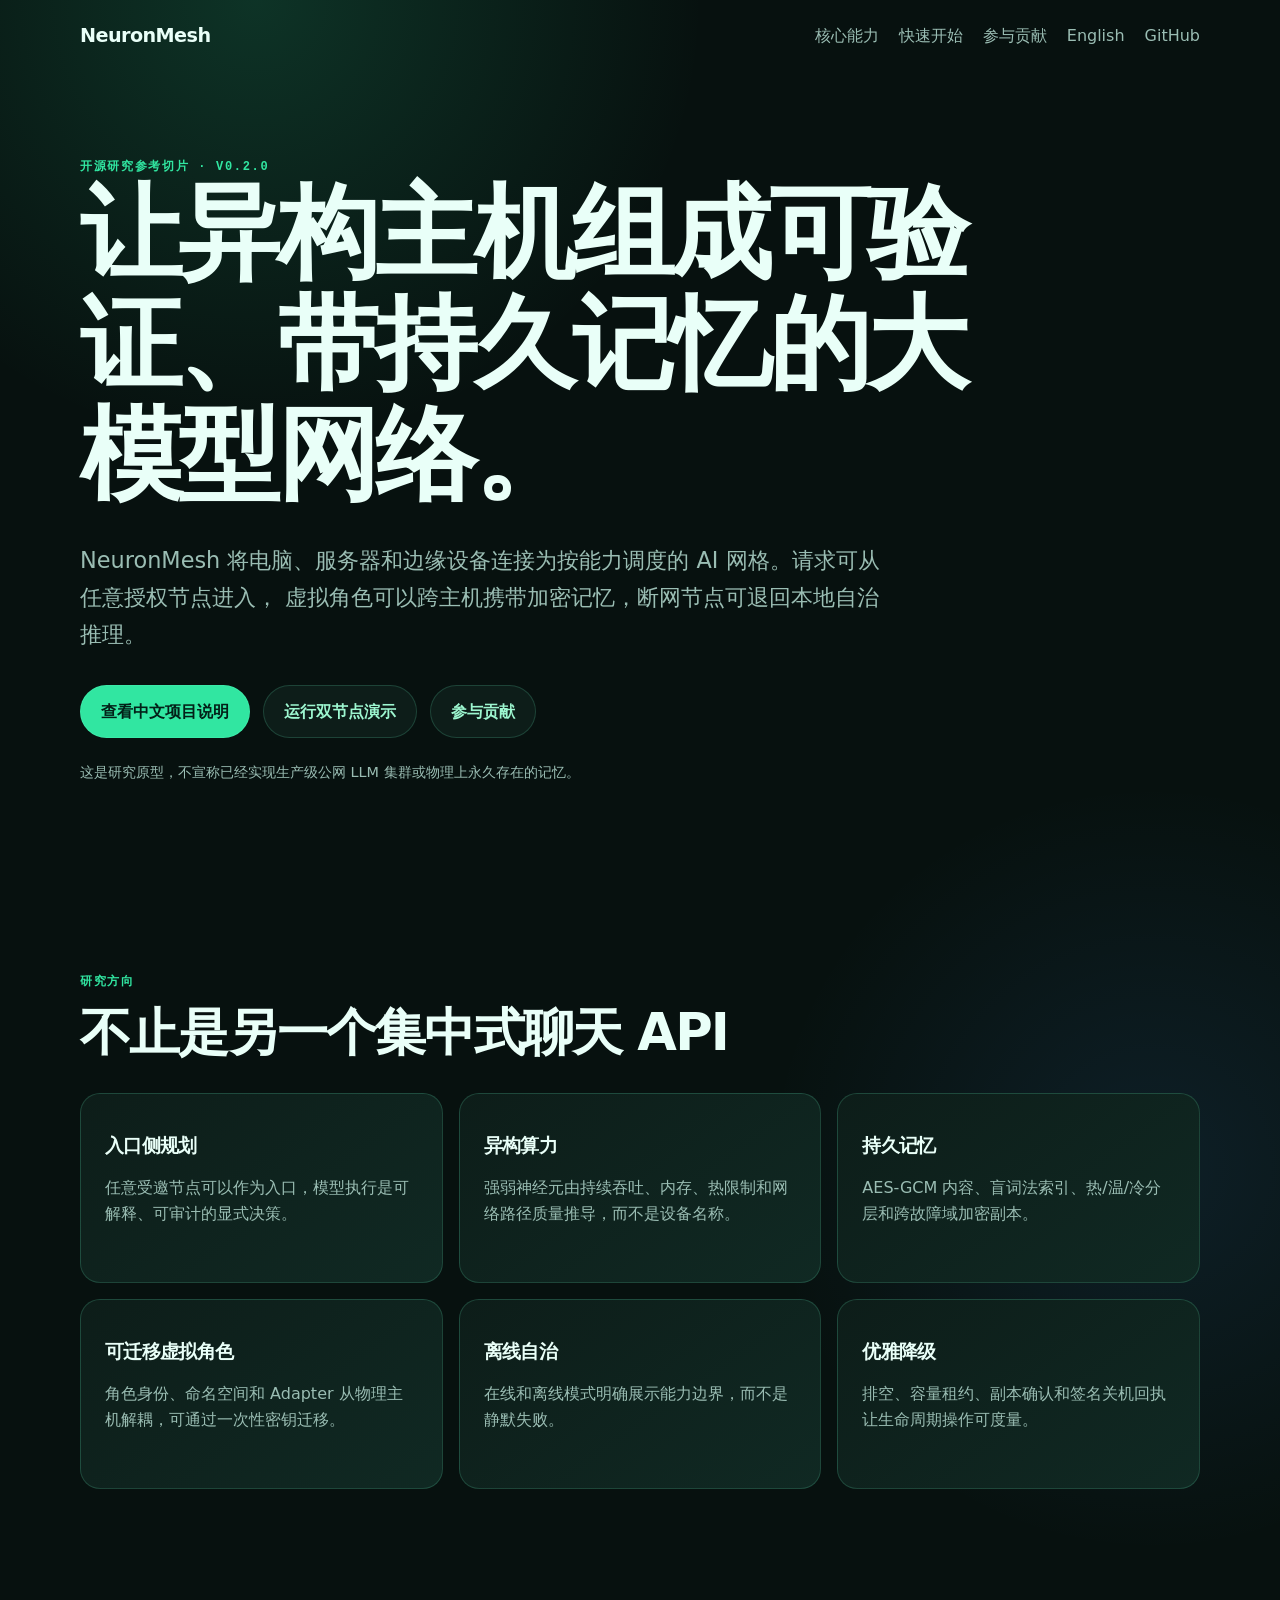
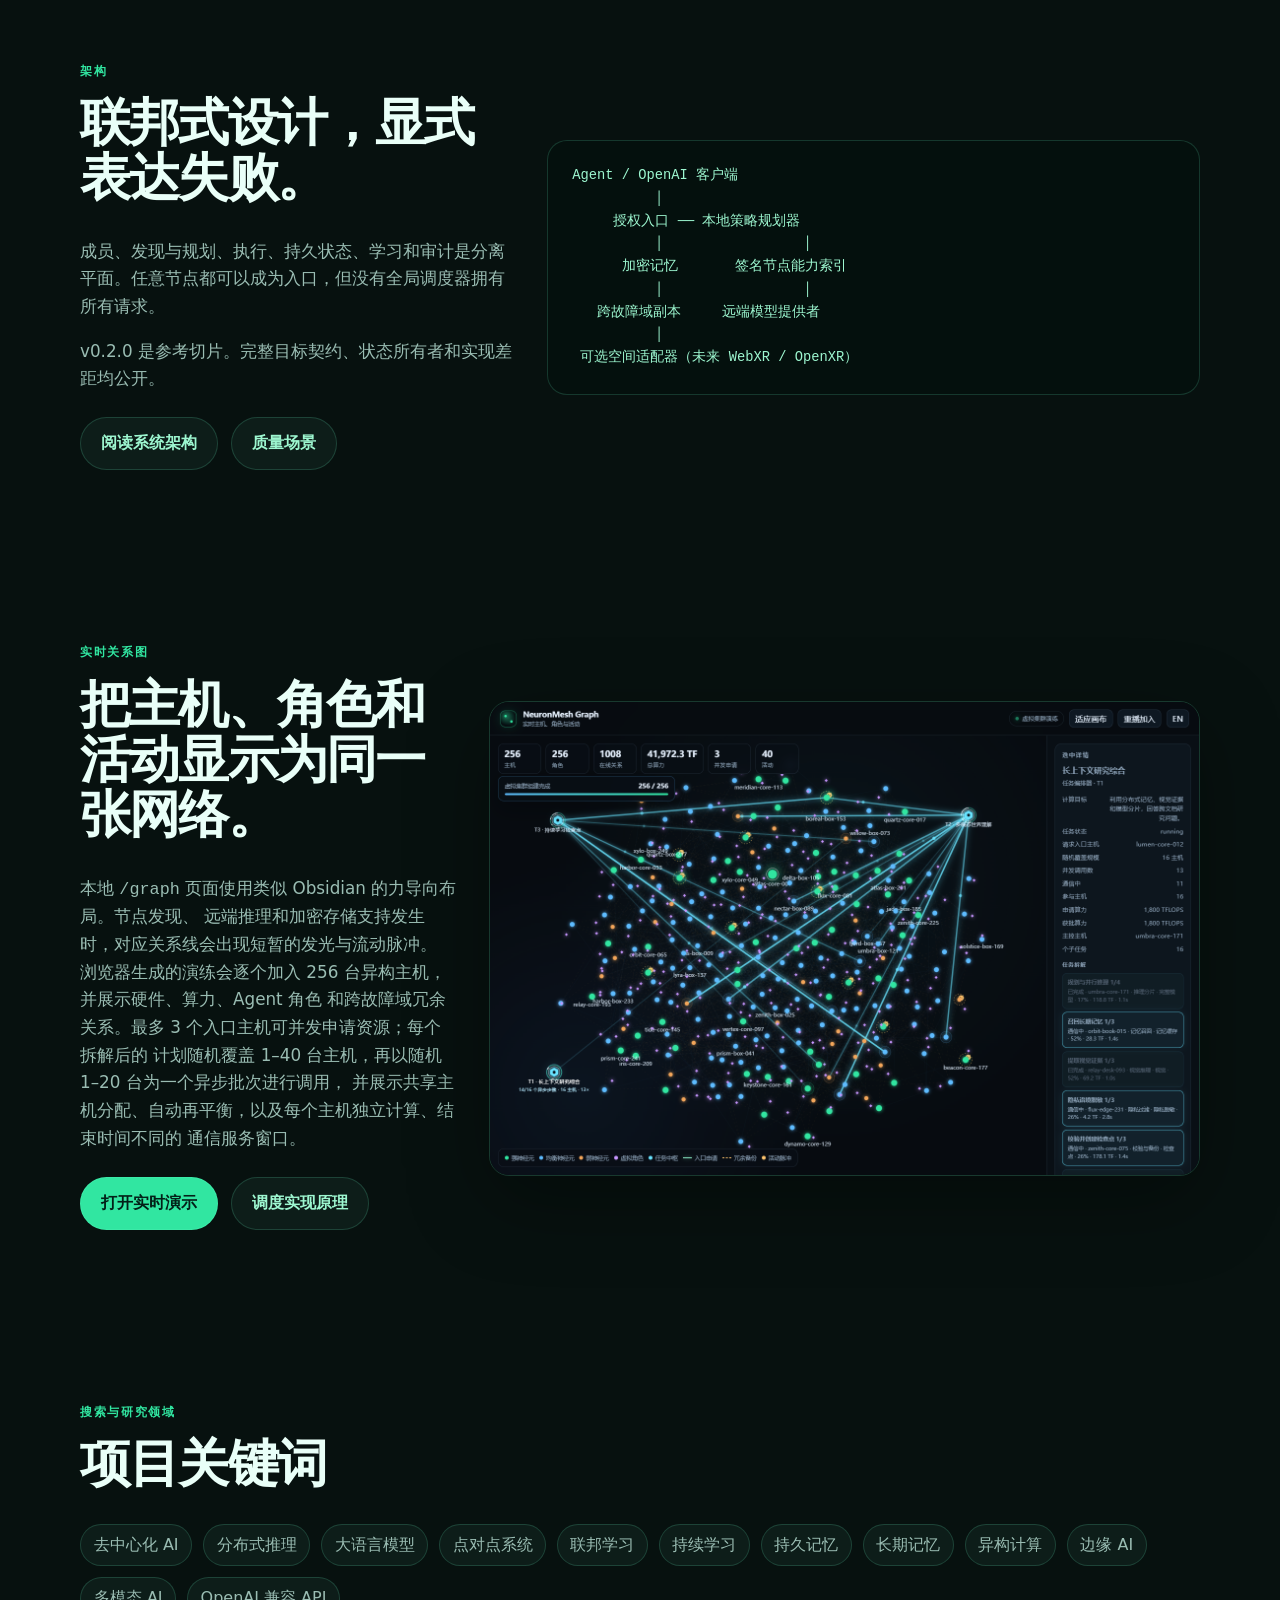
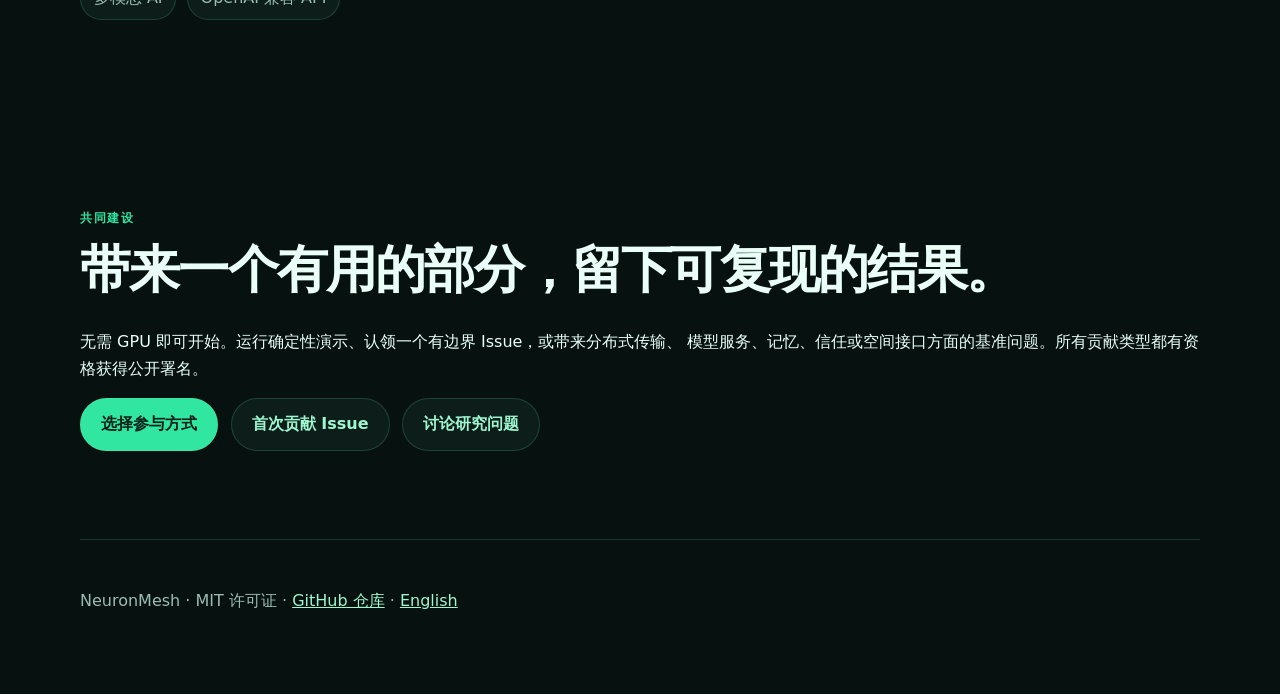
==== commit 9d426f9f: "Add cache-safe chaos demo URL" ====
--- a/docs/zh-CN/index.html
+++ b/docs/zh-CN/index.html
@@ -139,7 +139,7 @@
           通信服务窗口。
         </p>
         <div class="actions compact-actions">
-          <a class="primary" href="../graph-demo.html?demo=fleet256">打开实时演示</a>
+          <a class="primary" href="../graph-demo-256-chaos.html?demo=fleet256">打开实时演示</a>
           <a class="secondary" href="https://github.com/yanxee/neuron-mesh/blob/main/docs/TASK_ORCHESTRATION.zh-CN.md">调度实现原理</a>
         </div>
       </div>
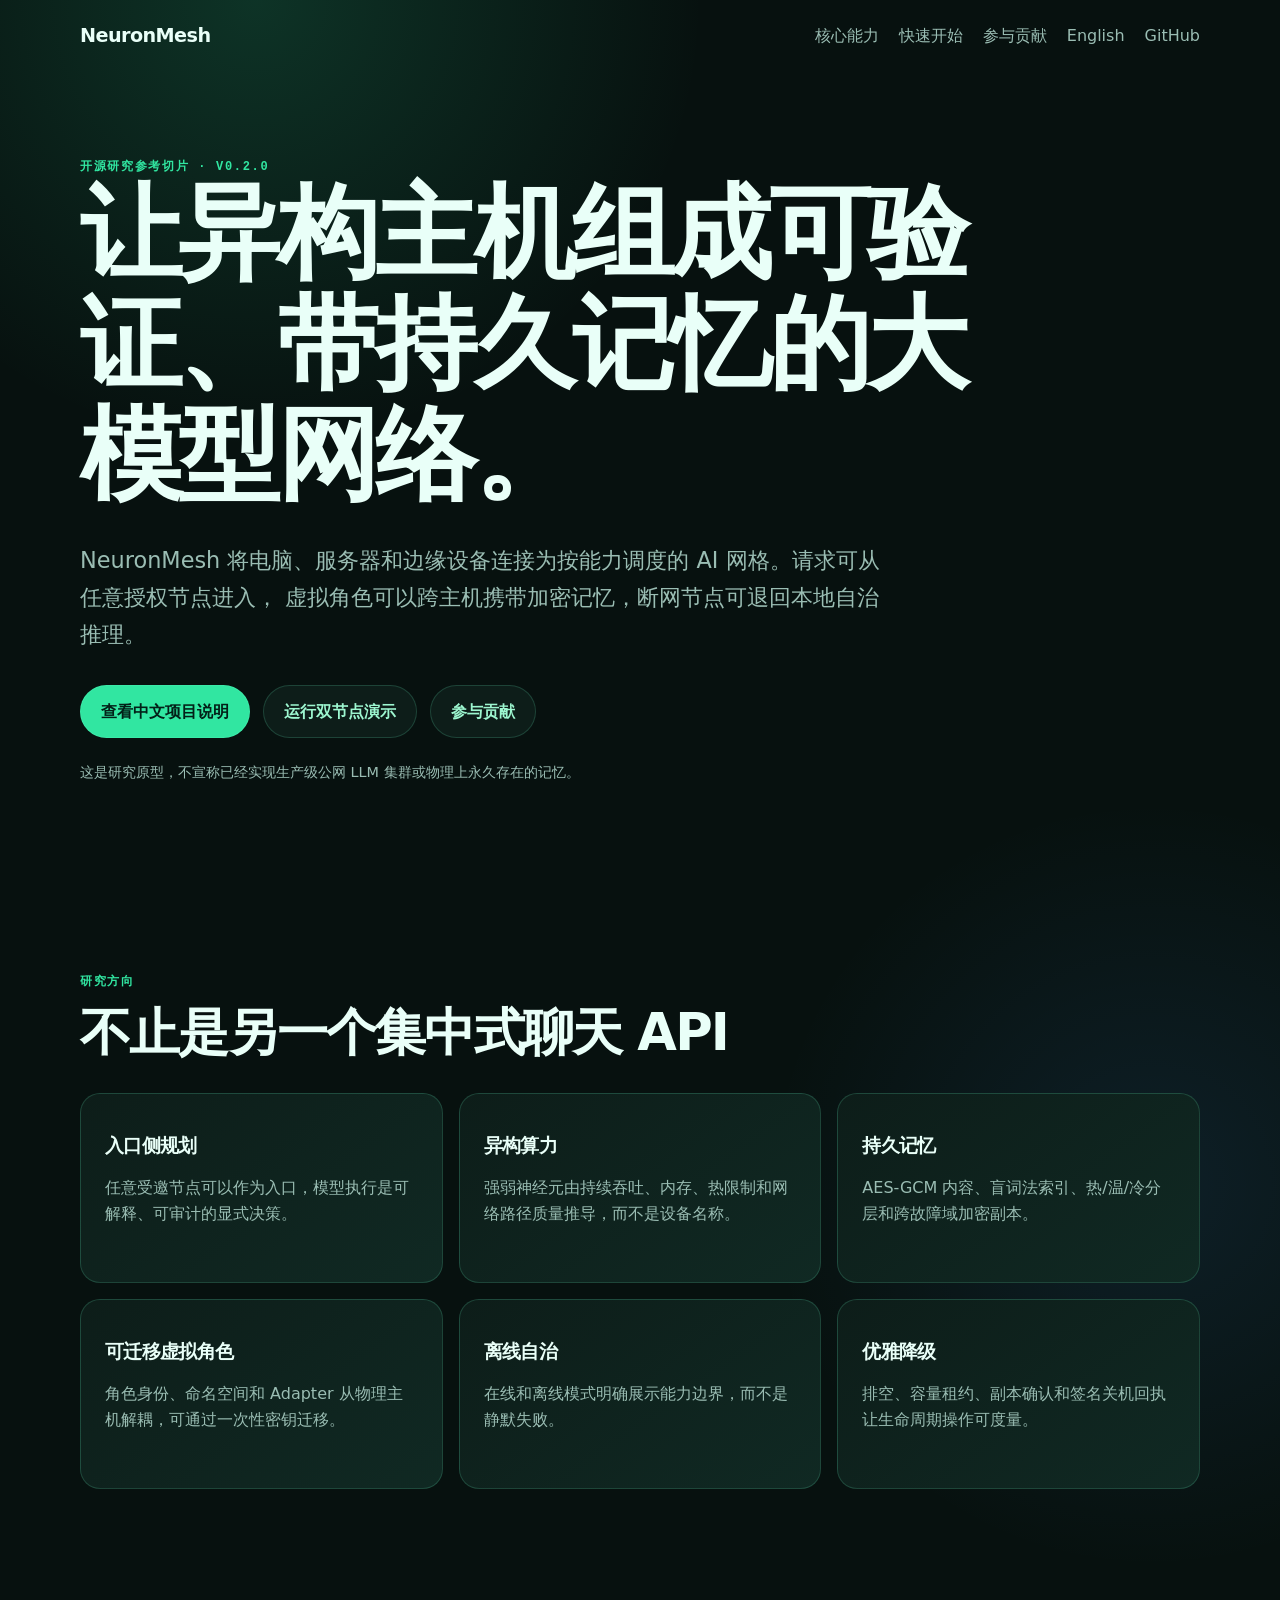
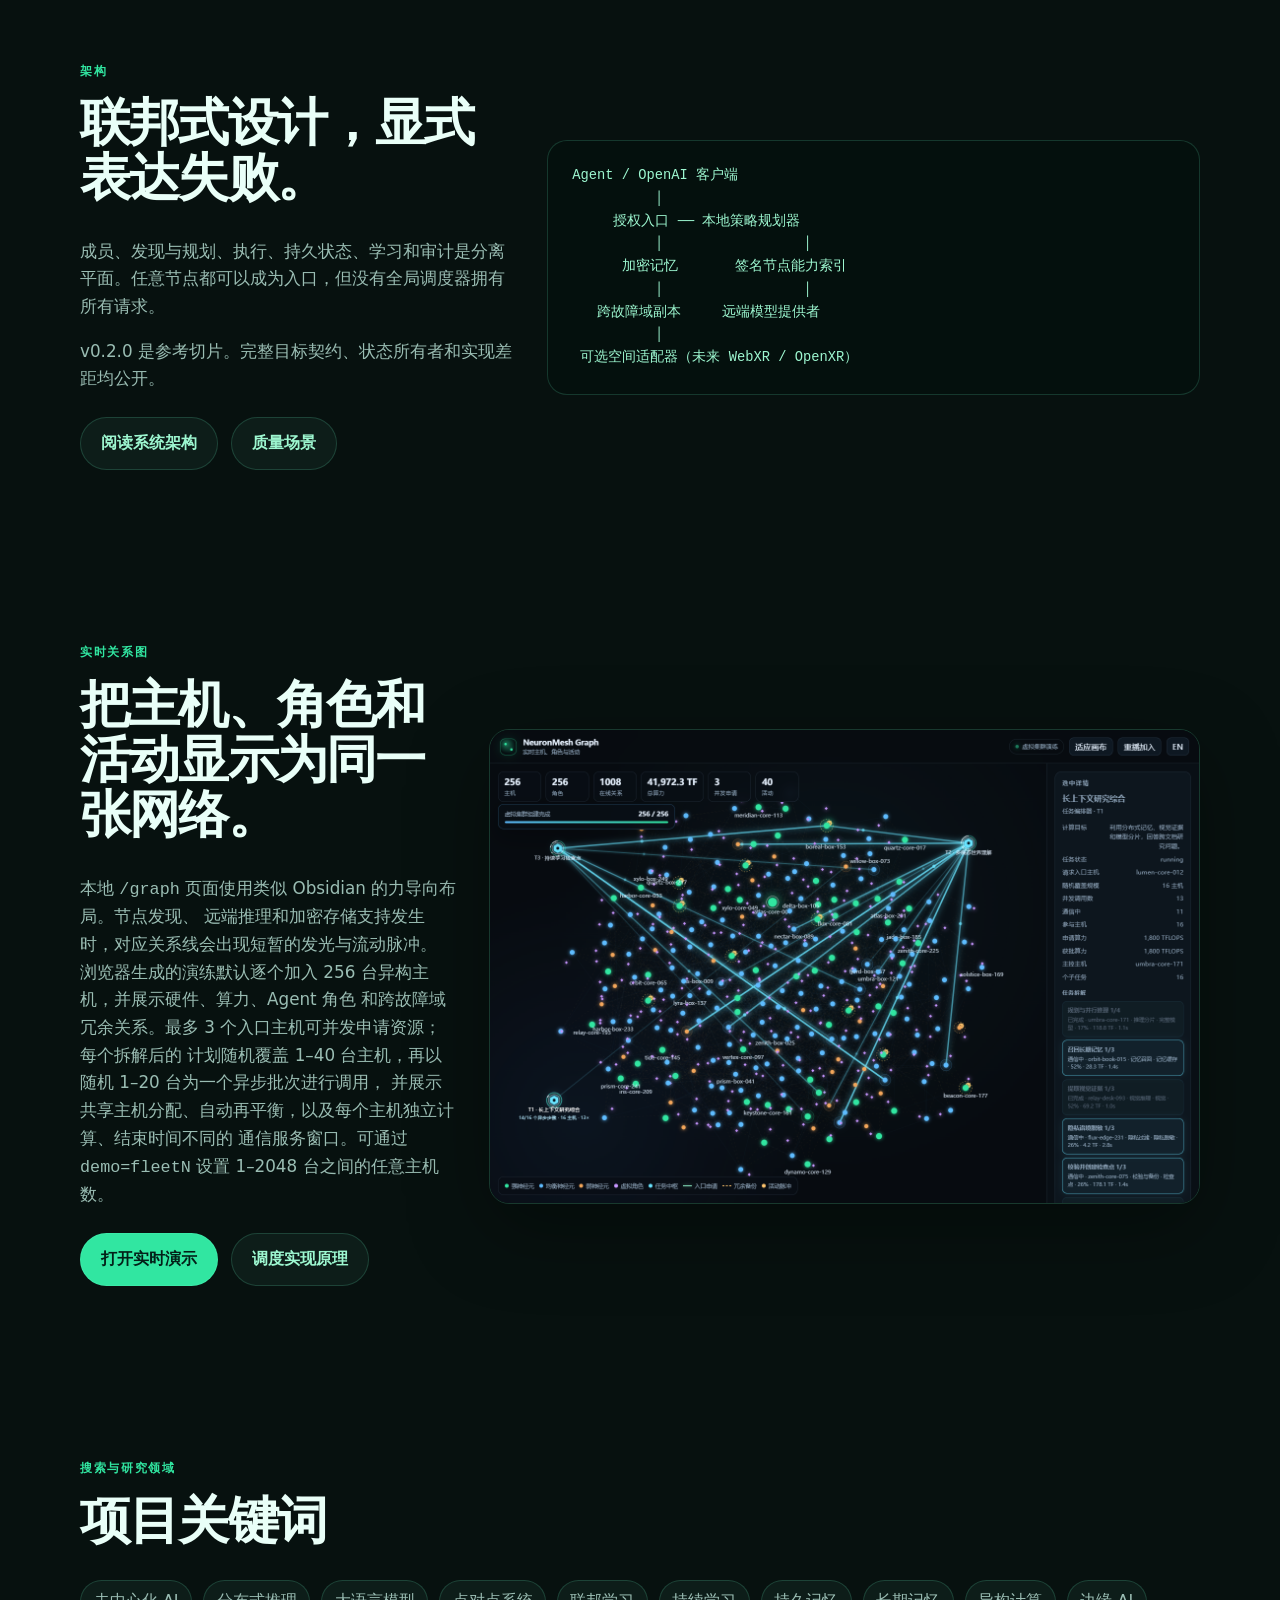
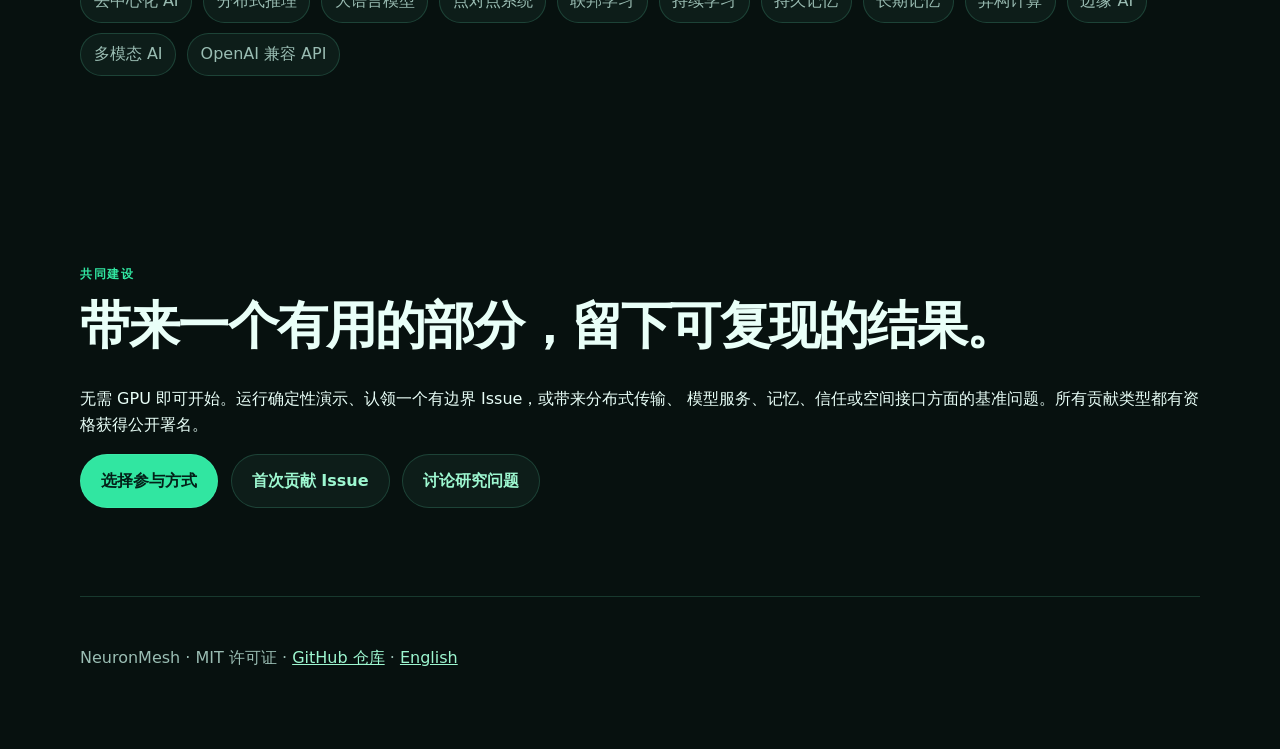
==== commit 5fa19558: "Support configurable fleet sizes in demo URL" ====
--- a/docs/zh-CN/index.html
+++ b/docs/zh-CN/index.html
@@ -132,11 +132,11 @@
         <p class="section-note">
           本地 <code>/graph</code> 页面使用类似 Obsidian 的力导向布局。节点发现、
           远端推理和加密存储支持发生时，对应关系线会出现短暂的发光与流动脉冲。
-          浏览器生成的演练会逐个加入 256 台异构主机，并展示硬件、算力、Agent 角色
+          浏览器生成的演练默认逐个加入 256 台异构主机，并展示硬件、算力、Agent 角色
           和跨故障域冗余关系。最多 3 个入口主机可并发申请资源；每个拆解后的
           计划随机覆盖 1–40 台主机，再以随机 1–20 台为一个异步批次进行调用，
           并展示共享主机分配、自动再平衡，以及每个主机独立计算、结束时间不同的
-          通信服务窗口。
+          通信服务窗口。可通过 <code>demo=fleetN</code> 设置 1–2048 台之间的任意主机数。
         </p>
         <div class="actions compact-actions">
           <a class="primary" href="../graph-demo-256-chaos.html?demo=fleet256">打开实时演示</a>
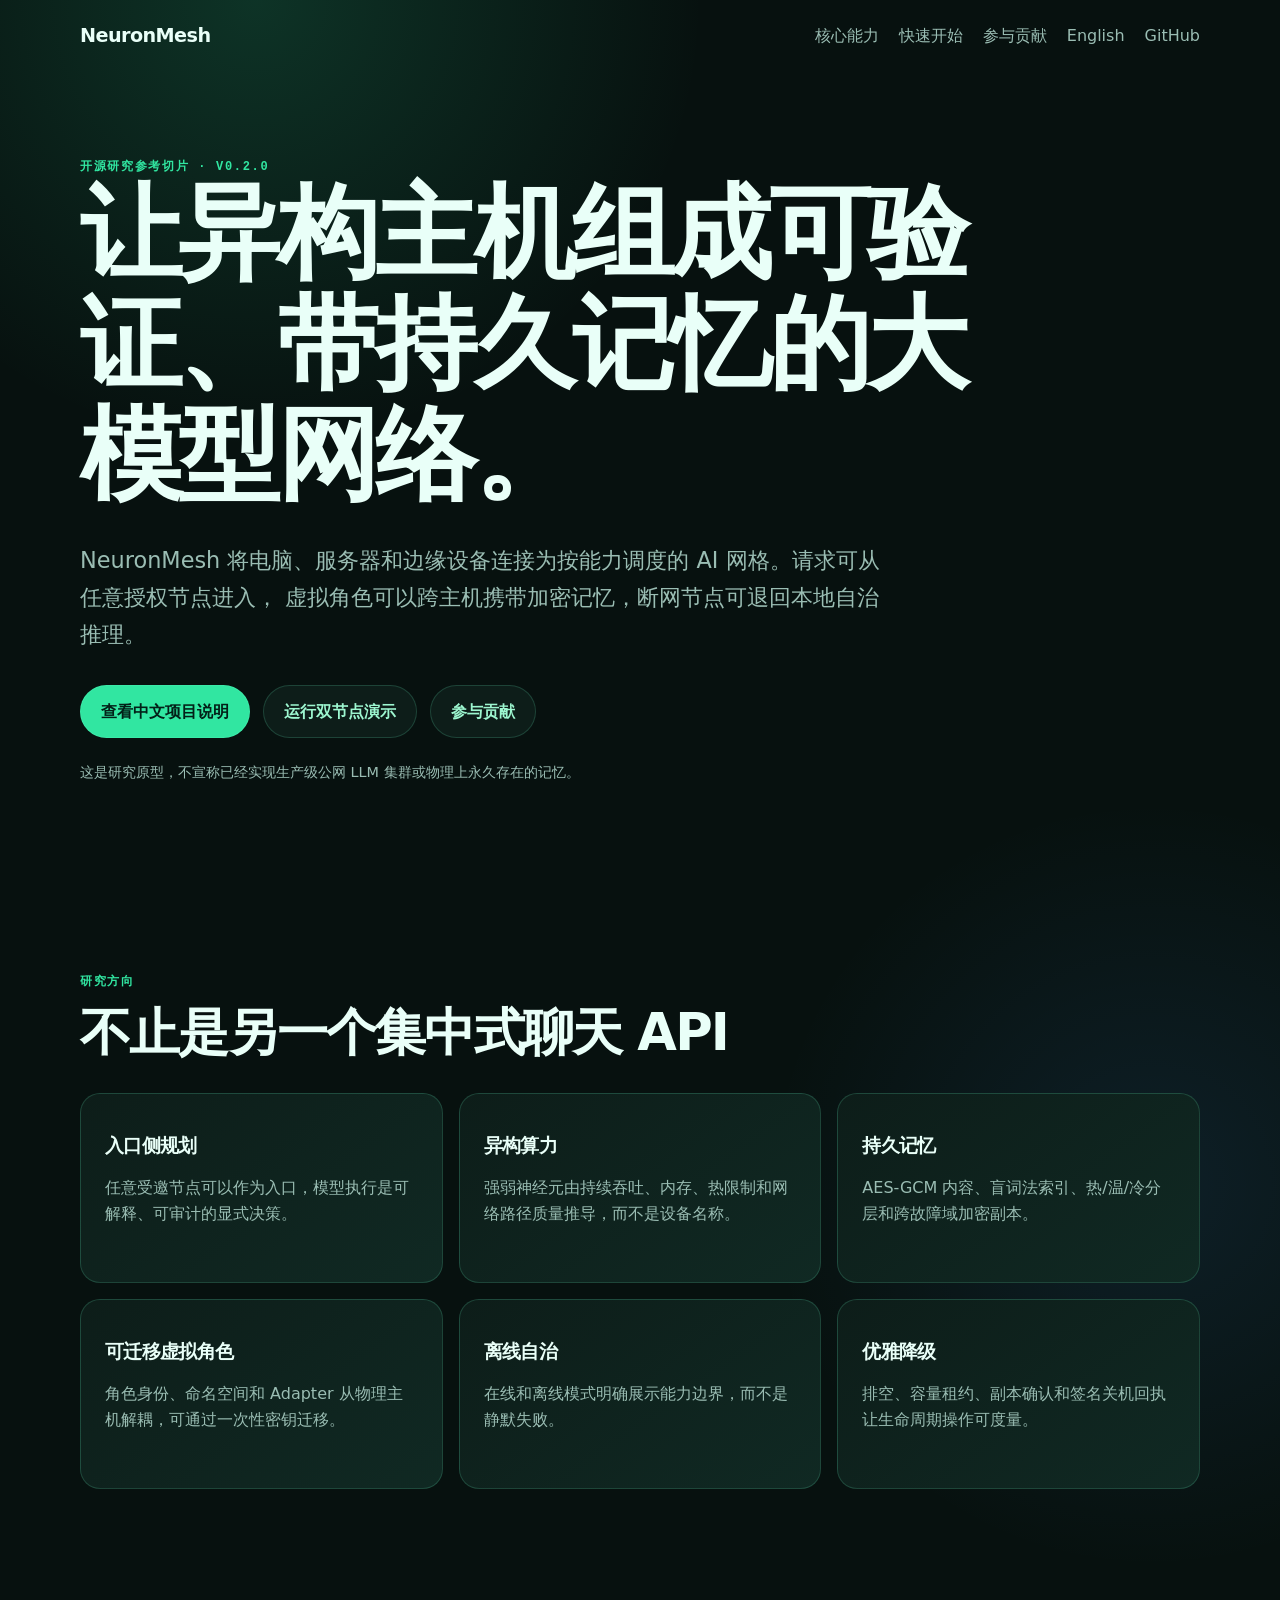
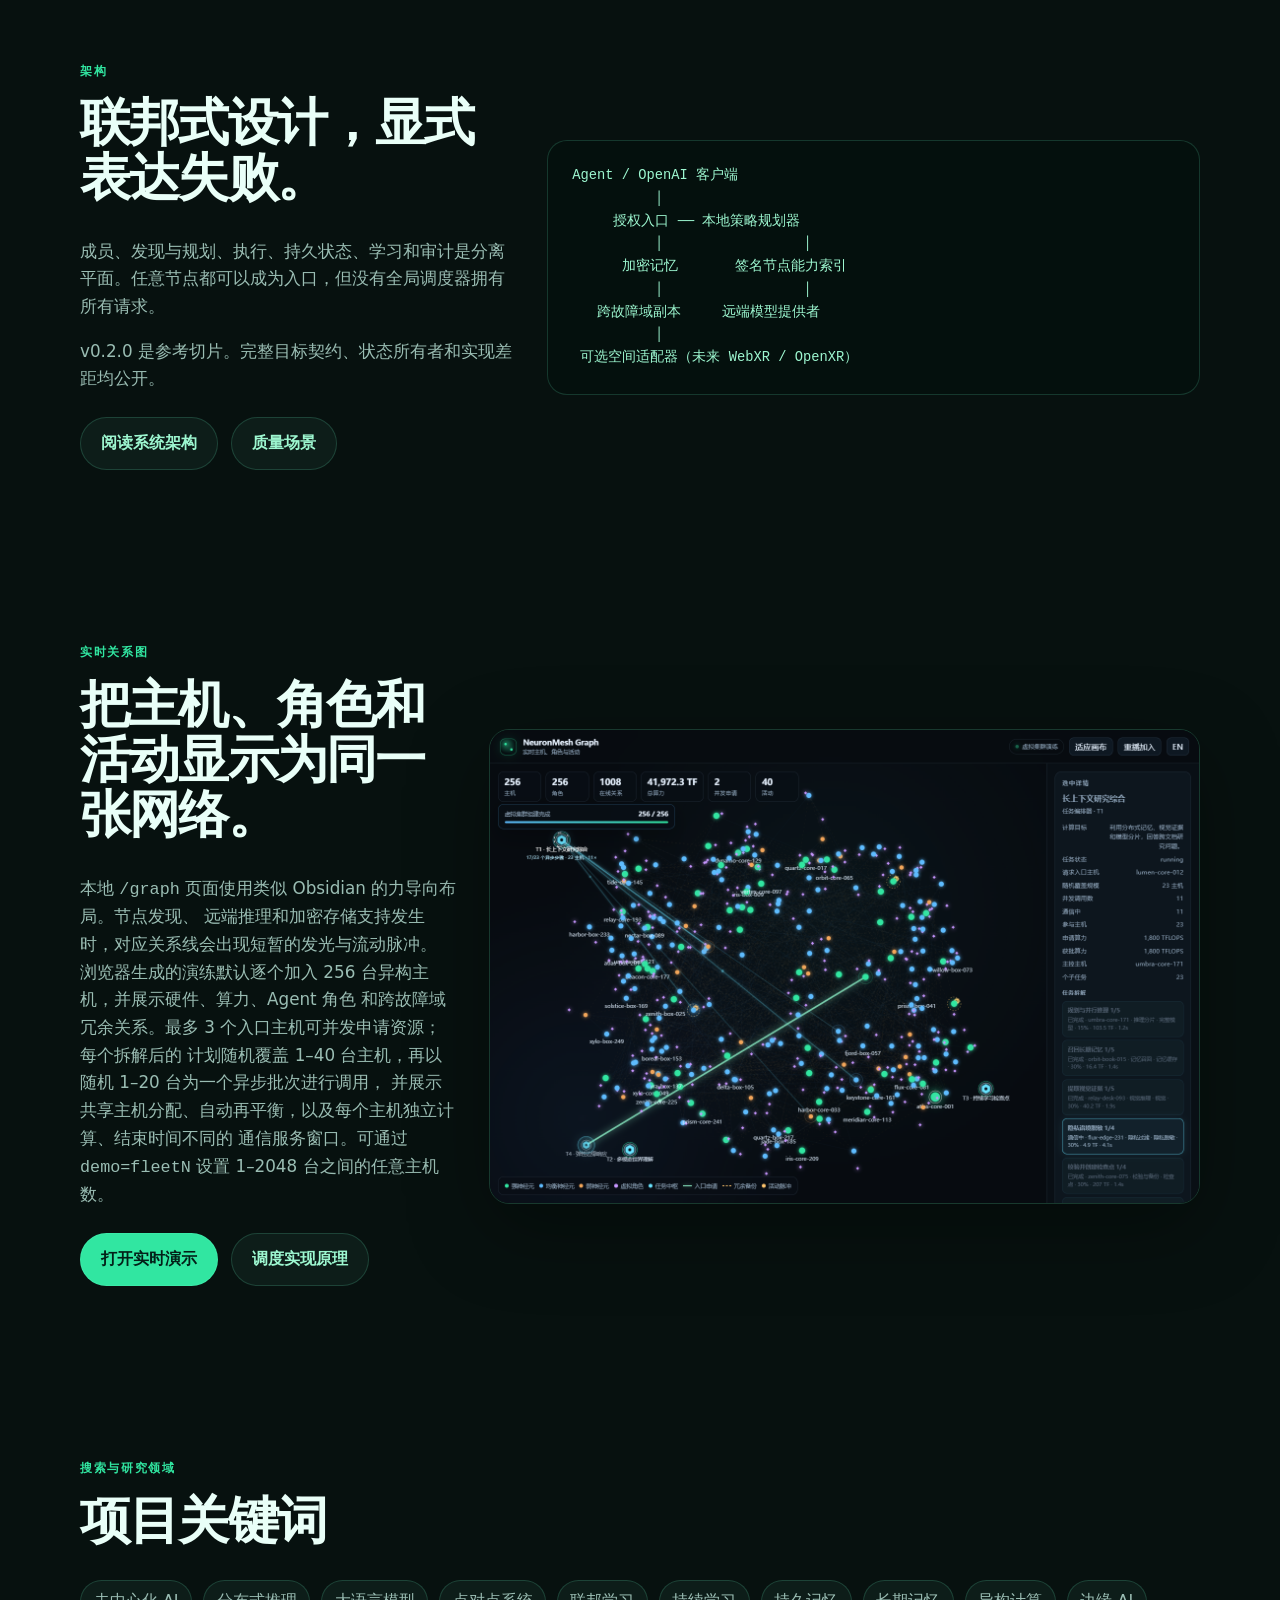
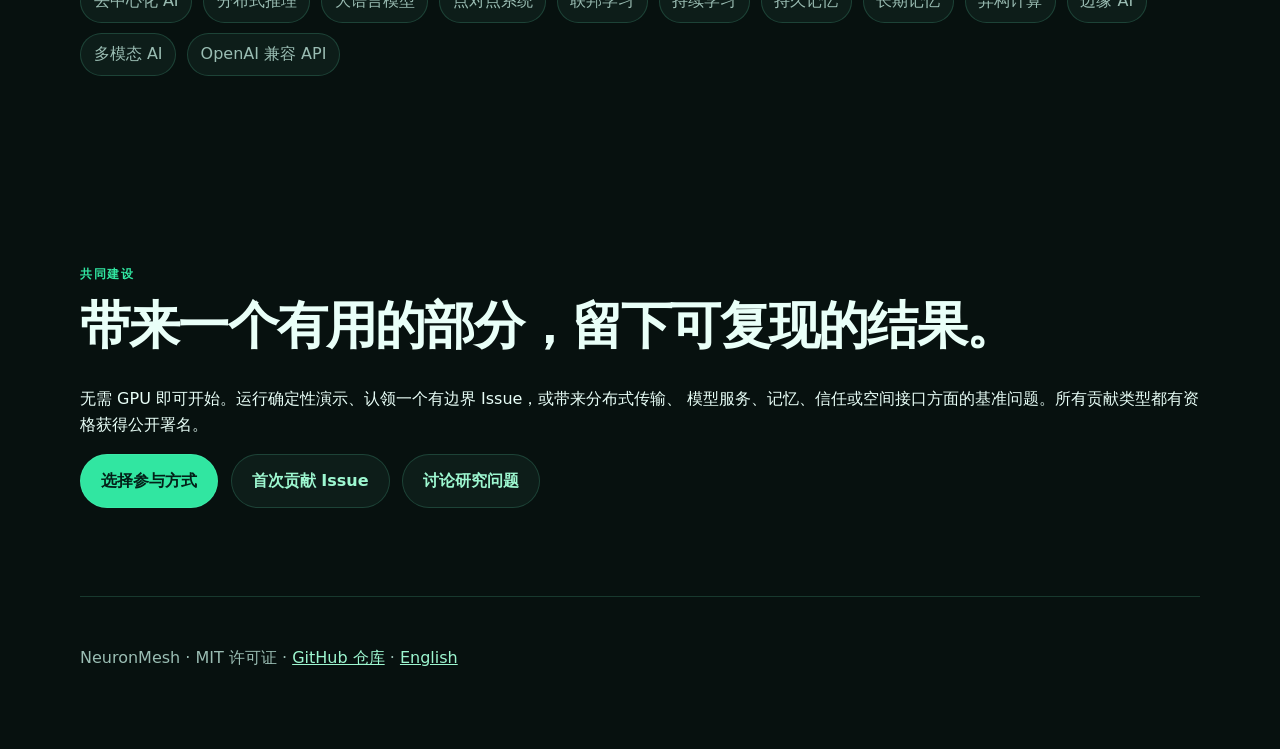
==== commit ccdbffaf: "Preserve random cloud layout without ring forces" ====
--- a/docs/zh-CN/index.html
+++ b/docs/zh-CN/index.html
@@ -139,7 +139,7 @@
           通信服务窗口。可通过 <code>demo=fleetN</code> 设置 1–2048 台之间的任意主机数。
         </p>
         <div class="actions compact-actions">
-          <a class="primary" href="../graph-demo-256-chaos.html?demo=fleet256">打开实时演示</a>
+          <a class="primary" href="../graph-demo-256-chaos.html?demo=fleet256&v=chaos3">打开实时演示</a>
           <a class="secondary" href="https://github.com/yanxee/neuron-mesh/blob/main/docs/TASK_ORCHESTRATION.zh-CN.md">调度实现原理</a>
         </div>
       </div>
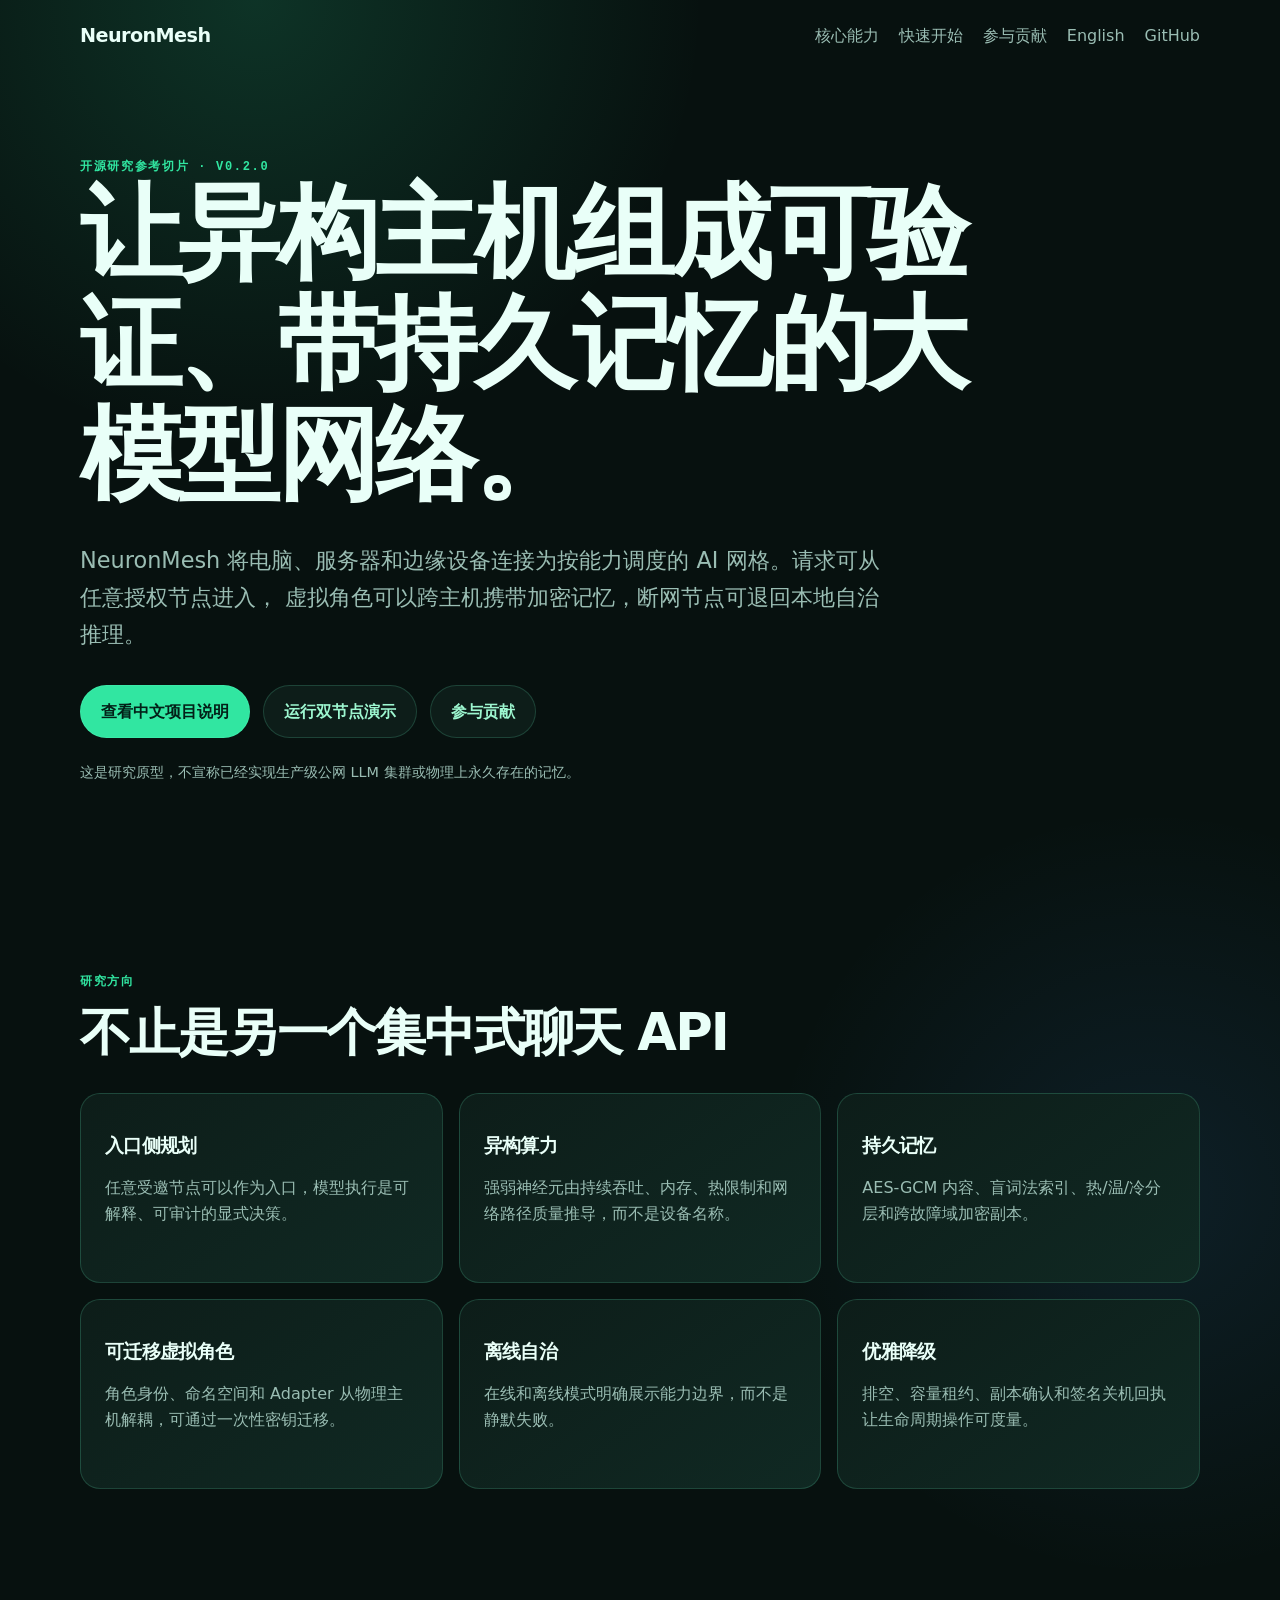
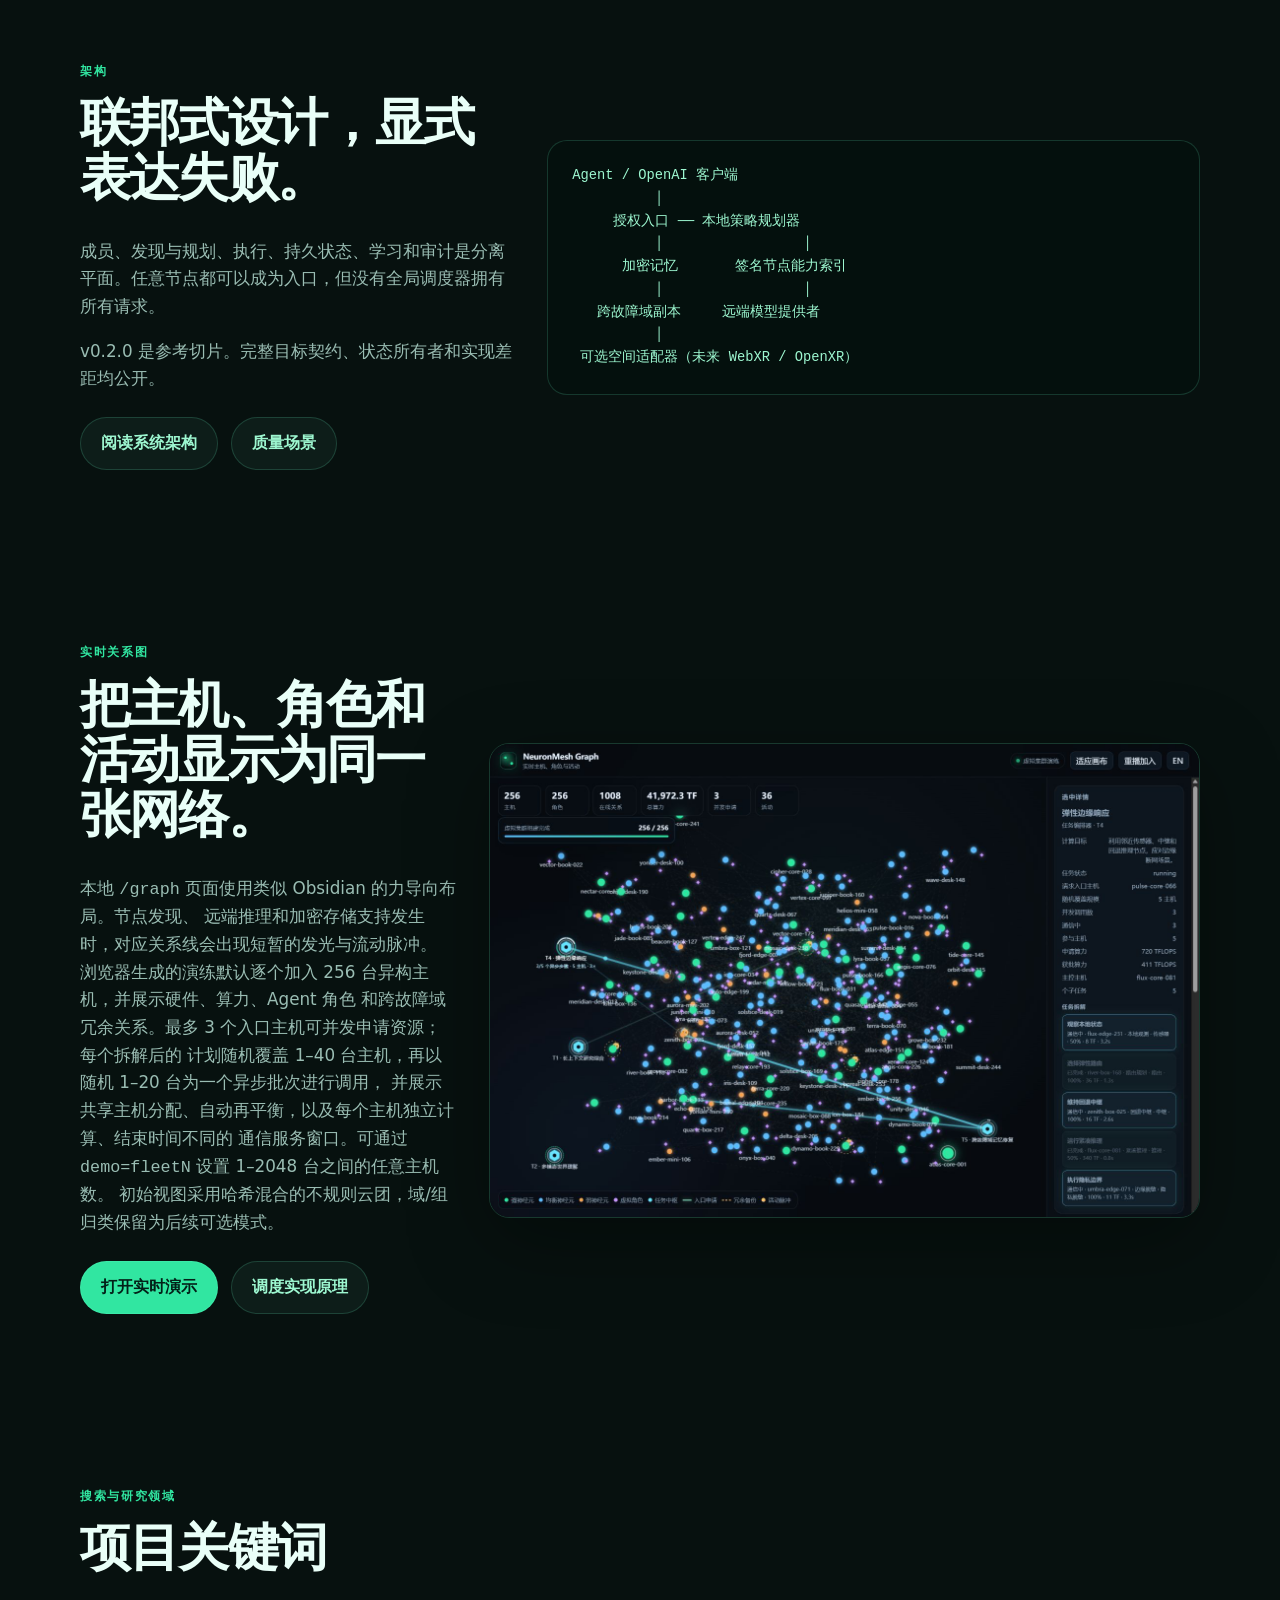
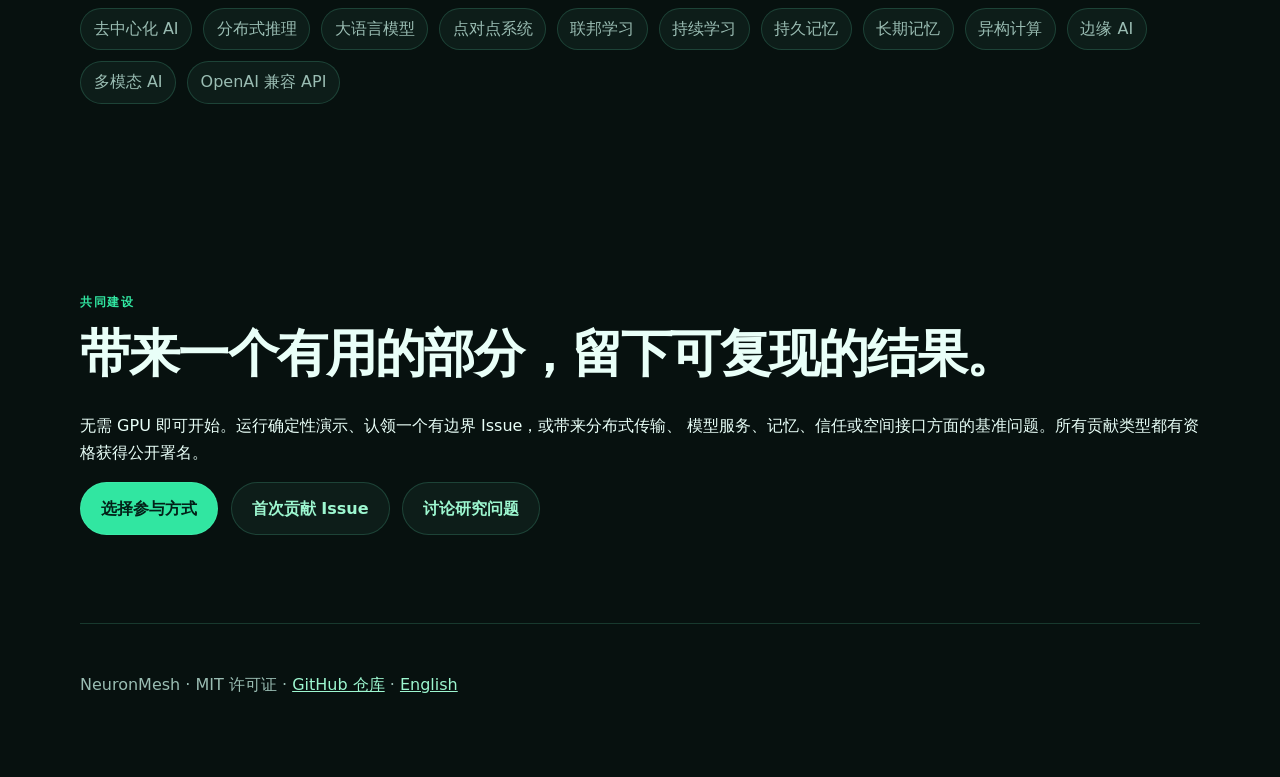
==== commit be076a84: "Fix chaotic cloud placement and dense-fleet rendering" ====
--- a/docs/zh-CN/index.html
+++ b/docs/zh-CN/index.html
@@ -137,13 +137,14 @@
           计划随机覆盖 1–40 台主机，再以随机 1–20 台为一个异步批次进行调用，
           并展示共享主机分配、自动再平衡，以及每个主机独立计算、结束时间不同的
           通信服务窗口。可通过 <code>demo=fleetN</code> 设置 1–2048 台之间的任意主机数。
+          初始视图采用哈希混合的不规则云团，域/组归类保留为后续可选模式。
         </p>
         <div class="actions compact-actions">
-          <a class="primary" href="../graph-demo-256-chaos.html?demo=fleet256&v=chaos3">打开实时演示</a>
+          <a class="primary" href="../graph-demo-256-chaos.html?demo=fleet256&v=chaos11">打开实时演示</a>
           <a class="secondary" href="https://github.com/yanxee/neuron-mesh/blob/main/docs/TASK_ORCHESTRATION.zh-CN.md">调度实现原理</a>
         </div>
       </div>
-      <img class="graph-preview" src="../assets/fleet256-dashboard.png" alt="NeuronMesh 256 节点关系图，显示多入口并发申请和主机独立服务时长">
+      <img class="graph-preview" src="../assets/fleet256-dashboard.png" alt="NeuronMesh 256 节点混沌云关系图，显示多入口并发申请和主机独立服务时长">
     </section>
 
     <section class="research">
